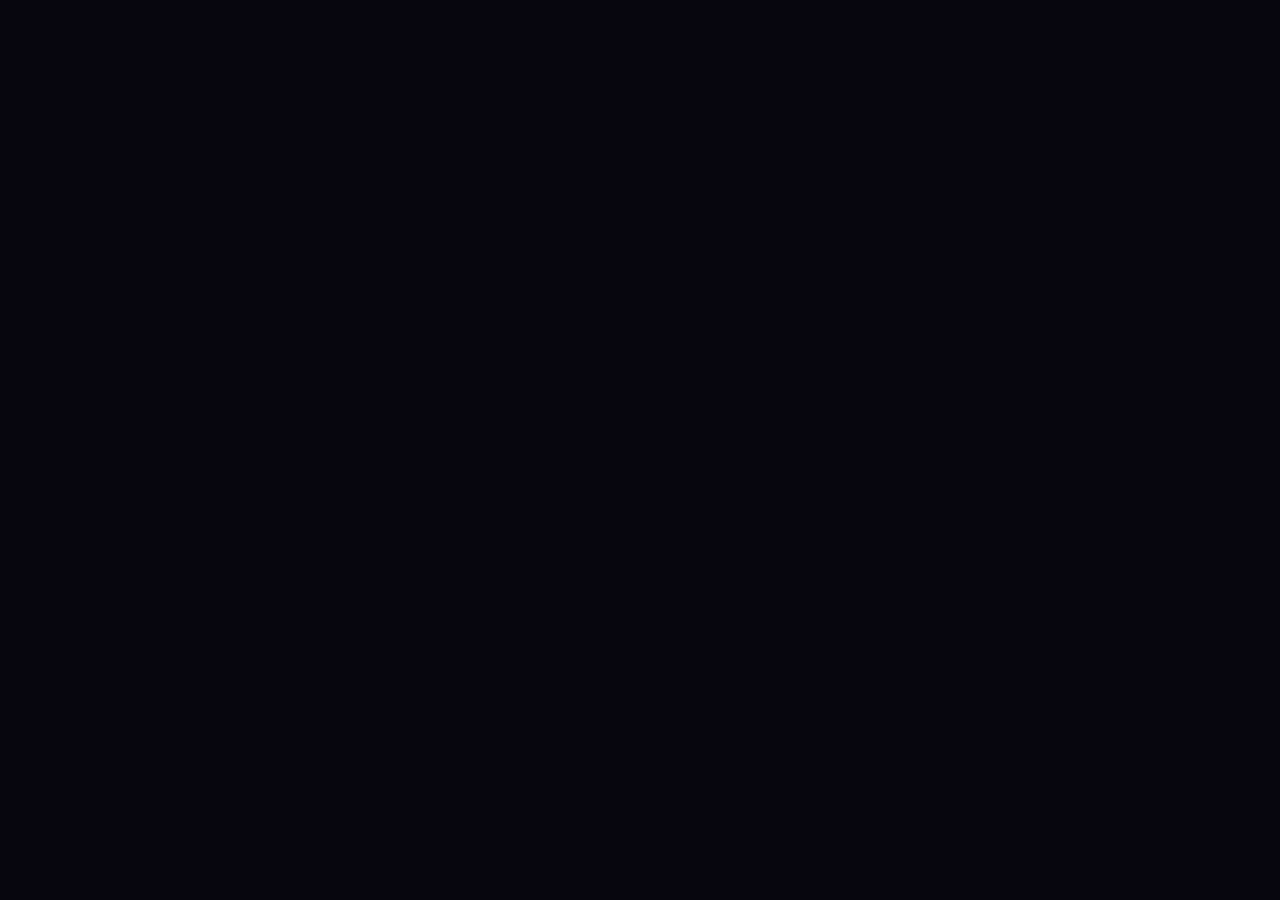
==== index.html @ a6be6a2b "fix: bumped versions for all components to force cache invalidation" ====
<!doctype html>
<html lang="en">
<head>
  <meta charset="utf-8"/>
  <meta name="viewport" content="width=device-width,initial-scale=1"/>
  <title>Ivan Bastos — 16-bit Portfolio</title>
  <link rel="stylesheet" href="styles.css"/>

  <script src="https://unpkg.com/react@18.3.1/umd/react.development.js" integrity="sha384-hD6/rw4ppMLGNu3tX5cjIb+uRZ7UkRJ6BPkLpg4hAu/6onKUg4lLsHAs9EBPT82L" crossorigin="anonymous"></script>
  <script src="https://unpkg.com/react-dom@18.3.1/umd/react-dom.development.js" integrity="sha384-u6aeetuaXnQ38mYT8rp6sbXaQe3NL9t+IBXmnYxwkUI2Hw4bsp2Wvmx4yRQF1uAm" crossorigin="anonymous"></script>
  <script src="https://unpkg.com/@babel/standalone@7.29.0/babel.min.js" integrity="sha384-m08KidiNqLdpJqLq95G/LEi8Qvjl/xUYll3QILypMoQ65QorJ9Lvtp2RXYGBFj1y" crossorigin="anonymous"></script>
  <script src="https://unpkg.com/framer-motion@11.11.17/dist/framer-motion.js"></script>
</head>
<body data-palette="genesis">
  <div id="root"></div>

  <script type="text/babel" data-presets="react" src="components/i18n.jsx?v=3.1"></script>
  <script type="text/babel" data-presets="react" src="components/Cursor.jsx?v=3.1"></script>
  <script type="text/babel" data-presets="react" src="components/Shared.jsx?v=3.1"></script>
  <script type="text/babel" data-presets="react" src="components/Hero.jsx?v=3.1"></script>
  <script type="text/babel" data-presets="react" src="components/Stats.jsx?v=3.1"></script>
  <script type="text/babel" data-presets="react" src="components/Cartridges.jsx?v=3.1"></script>
  <script type="text/babel" data-presets="react" src="components/MiniGame.jsx?v=3.1"></script>
  <script type="text/babel" data-presets="react" src="components/HighScore.jsx?v=3.1"></script>
  <script type="text/babel" data-presets="react" src="components/Sidekick.jsx?v=3.1"></script>
  <script type="text/babel" data-presets="react" src="components/App.jsx?v=3.1"></script>
</body>
</html>
---- styles.css ----
/* ============================================================
   16-BIT PORTFOLIO — GENESIS-ERA DESIGN SYSTEM
   ============================================================ */

@import url('https://fonts.googleapis.com/css2?family=Press+Start+2P&family=VT323&family=JetBrains+Mono:wght@400;700&display=swap');

:root {
  /* GENESIS PALETTE — high contrast, blues/magentas */
  --bg-void:        #07060f;
  --bg-deep:        #0d0a1f;
  --bg-panel:       #151233;
  --bg-panel-hi:    #221d4a;

  --ink-white:      #f2f0ff;
  --ink-dim:        #a9a4d8;
  --ink-ghost:      #5a5590;

  --neon-magenta:   #ff2fb6;
  --neon-cyan:      #1cf2ff;
  --neon-blue:      #3a6bff;
  --neon-violet:    #8a2dff;
  --neon-yellow:    #ffe74c;
  --neon-green:     #26e07f;
  --neon-red:       #ff3860;

  --accent-1: var(--neon-magenta);
  --accent-2: var(--neon-cyan);
  --accent-3: var(--neon-yellow);

  /* Scanline + CRT */
  --scan-opacity: 0.18;
  --grid-opacity: 0.09;
}

/* ---------- Palette swaps ---------- */
body[data-palette="snes"] {
  --bg-void:        #1a0f2e;
  --bg-deep:        #2a1b4a;
  --bg-panel:       #3d2a6b;
  --bg-panel-hi:    #5438a3;
  --ink-white:      #fff6e0;
  --ink-dim:        #d5c4ff;
  --ink-ghost:      #8a7abf;
  --neon-magenta:   #ff9ecb;
  --neon-cyan:      #8bd8ff;
  --neon-blue:      #6a5fff;
  --neon-violet:    #b97cff;
  --neon-yellow:    #ffd36e;
  --accent-1: #ffd36e;
  --accent-2: #8bd8ff;
  --accent-3: #ff9ecb;
}
body[data-palette="neogeo"] {
  --bg-void:        #000000;
  --bg-deep:        #050508;
  --bg-panel:       #0a0a14;
  --bg-panel-hi:    #15152e;
  --ink-white:      #ffffff;
  --ink-dim:        #9a9aaf;
  --neon-magenta:   #ff00c8;
  --neon-cyan:      #00fff7;
  --neon-yellow:    #ffee00;
  --neon-green:     #00ff6a;
  --accent-1: #00fff7;
  --accent-2: #ff00c8;
  --accent-3: #ffee00;
}
body[data-palette="jrpg"] {
  --bg-void:        #050818;
  --bg-deep:        #0a1030;
  --bg-panel:       #101a50;
  --bg-panel-hi:    #1a2a7a;
  --ink-white:      #fff4d6;
  --ink-dim:        #c9b77a;
  --ink-ghost:      #6b5a2e;
  --neon-magenta:   #e84a6b;
  --neon-cyan:      #6ec7d8;
  --neon-yellow:    #f2c94c;
  --neon-blue:      #5a7fff;
  --accent-1: #f2c94c;
  --accent-2: #fff4d6;
  --accent-3: #6ec7d8;
}

* { box-sizing: border-box; }

html, body {
  margin: 0;
  padding: 0;
  background: var(--bg-void);
  color: var(--ink-white);
  font-family: 'VT323', 'Courier New', monospace;
  font-size: 18px;
  overflow-x: hidden;
  cursor: none;
  -webkit-font-smoothing: antialiased;
}

/* Pixel font ONLY when we explicitly mark it */
.font-pixel {
  font-family: 'Press Start 2P', monospace;
  letter-spacing: 0.02em;
  -webkit-font-smoothing: antialiased;
  text-rendering: geometricPrecision;
}
.font-mono { font-family: 'JetBrains Mono', monospace; }
.font-term { font-family: 'VT323', monospace; font-size: 1.1em; }

/* ---------- Background: grid + stars ---------- */
.bg-grid {
  position: fixed; inset: 0; z-index: 0; pointer-events: none;
  background-image:
    linear-gradient(var(--neon-blue) 1px, transparent 1px),
    linear-gradient(90deg, var(--neon-blue) 1px, transparent 1px);
  background-size: 48px 48px;
  opacity: var(--grid-opacity);
  mask-image: radial-gradient(ellipse at center, black 20%, transparent 85%);
}
.bg-stars {
  position: fixed; inset: 0; z-index: 0; pointer-events: none;
  background:
    radial-gradient(1px 1px at 20% 30%, var(--ink-white) 50%, transparent 100%),
    radial-gradient(1px 1px at 70% 80%, var(--neon-cyan) 50%, transparent 100%),
    radial-gradient(1px 1px at 40% 60%, var(--ink-white) 50%, transparent 100%),
    radial-gradient(1px 1px at 85% 20%, var(--neon-magenta) 50%, transparent 100%),
    radial-gradient(1px 1px at 10% 85%, var(--ink-white) 50%, transparent 100%),
    radial-gradient(1px 1px at 55% 15%, var(--neon-yellow) 50%, transparent 100%),
    radial-gradient(1px 1px at 90% 50%, var(--ink-white) 50%, transparent 100%),
    radial-gradient(1px 1px at 30% 75%, var(--neon-cyan) 50%, transparent 100%);
  background-size: 600px 600px;
  opacity: 0.6;
  animation: star-drift 180s linear infinite;
}
@keyframes star-drift {
  from { background-position: 0 0, 0 0, 0 0, 0 0, 0 0, 0 0, 0 0, 0 0; }
  to   { background-position: 600px 600px, -600px 600px, 600px -600px, -600px -600px, 600px 600px, -600px 600px, 600px -600px, -600px -600px; }
}

/* ---------- CRT scanlines (dynamic) ---------- */
.crt-scanlines {
  position: fixed; inset: 0; z-index: 9000; pointer-events: none;
  background: repeating-linear-gradient(
    to bottom,
    rgba(0,0,0,0) 0px,
    rgba(0,0,0,0) 2px,
    rgba(0,0,0,var(--scan-opacity)) 3px,
    rgba(0,0,0,var(--scan-opacity)) 4px
  );
  mix-blend-mode: multiply;
}
.crt-roll {
  position: fixed; inset: 0; z-index: 9001; pointer-events: none;
  background: linear-gradient(
    to bottom,
    transparent 0%,
    transparent 45%,
    rgba(255,255,255,0.03) 50%,
    transparent 55%,
    transparent 100%
  );
  animation: crt-roll 8s linear infinite;
}
@keyframes crt-roll {
  0%   { transform: translateY(-100vh); }
  100% { transform: translateY(100vh); }
}
.crt-vignette {
  position: fixed; inset: 0; z-index: 9002; pointer-events: none;
  background: radial-gradient(ellipse at center, transparent 55%, rgba(0,0,0,0.55) 100%);
}

/* ---------- Pixel borders ---------- */
.pixel-border {
  position: relative;
  border: 2px solid var(--ink-white);
  box-shadow:
    0 0 0 2px var(--bg-void),
    0 0 0 4px var(--ink-white),
    4px 4px 0 4px var(--bg-void),
    6px 6px 0 4px var(--ink-white);
}
.pixel-border-accent {
  border: 2px solid var(--accent-1);
  box-shadow:
    0 0 0 2px var(--bg-void),
    0 0 0 4px var(--accent-1),
    inset 0 0 24px rgba(255, 47, 182, 0.25);
}
.pixel-border-cyan {
  border: 2px solid var(--neon-cyan);
  box-shadow:
    0 0 0 2px var(--bg-void),
    0 0 0 4px var(--neon-cyan),
    inset 0 0 24px rgba(28, 242, 255, 0.2);
}

/* Chunky chip buttons */
.pixel-btn {
  font-family: 'Press Start 2P', monospace;
  font-size: 11px;
  padding: 14px 22px;
  background: var(--bg-panel);
  color: var(--ink-white);
  border: none;
  box-shadow:
    inset 0 0 0 2px var(--ink-white),
    4px 4px 0 0 var(--ink-white);
  cursor: none;
  transition: transform 80ms steps(2), box-shadow 80ms steps(2);
  letter-spacing: 0.08em;
}
.pixel-btn:hover {
  background: var(--accent-1);
  color: var(--bg-void);
  transform: translate(2px, 2px);
  box-shadow:
    inset 0 0 0 2px var(--bg-void),
    2px 2px 0 0 var(--ink-white);
}
.pixel-btn:active {
  transform: translate(4px, 4px);
  box-shadow: inset 0 0 0 2px var(--bg-void);
}

/* Text effects */
.text-glow-magenta { text-shadow: 0 0 8px var(--neon-magenta), 0 0 16px rgba(255,47,182,0.5); }
.text-glow-cyan    { text-shadow: 0 0 8px var(--neon-cyan), 0 0 16px rgba(28,242,255,0.5); }
.text-glow-yellow  { text-shadow: 0 0 8px var(--neon-yellow), 0 0 16px rgba(255,231,76,0.4); }

/* Chromatic aberration title */
.chroma {
  position: relative;
  display: inline-block;
  color: var(--ink-white);
}
.chroma::before, .chroma::after {
  content: attr(data-text);
  position: absolute; inset: 0;
  mix-blend-mode: screen;
  pointer-events: none;
}
.chroma::before { color: var(--neon-magenta); transform: translate(-2px, 0); }
.chroma::after  { color: var(--neon-cyan);    transform: translate(2px, 0); }

/* Blink */
.blink { animation: blink 1s steps(2) infinite; }
@keyframes blink { 0%, 49% { opacity: 1; } 50%, 100% { opacity: 0; } }

/* Marquee */
.marquee {
  display: inline-block;
  white-space: nowrap;
  animation: marquee 30s linear infinite;
}
@keyframes marquee {
  from { transform: translateX(0%); }
  to   { transform: translateX(-50%); }
}

/* Section spacing */
section { position: relative; z-index: 1; padding: 100px 6vw; }

/* Hide native cursor everywhere */
*, *:hover, *:focus, *:active,
button, a, input, textarea, select { cursor: none !important; }

/* Links */
a { color: var(--accent-2); text-decoration: none; }
a:hover { color: var(--accent-1); text-shadow: 0 0 6px currentColor; }

/* Scrollbar */
::-webkit-scrollbar { width: 12px; }
::-webkit-scrollbar-track { background: var(--bg-void); }
::-webkit-scrollbar-thumb {
  background: var(--neon-magenta);
  border: 2px solid var(--bg-void);
  box-shadow: inset 0 0 0 1px var(--ink-white);
}

/* Utility */
.sr-only { position: absolute; width: 1px; height: 1px; overflow: hidden; clip: rect(0,0,0,0); }

/* Pixel-perfect image rendering */
img, svg.pixelated { image-rendering: pixelated; image-rendering: crisp-edges; }

/* Glitch utility */
.glitch-block {
  position: relative;
  animation: glitch-x 3.2s infinite steps(1);
}
@keyframes glitch-x {
  0%, 92%, 100% { transform: translate(0); filter: none; }
  93% { transform: translate(-3px, 1px); filter: hue-rotate(15deg); }
  94% { transform: translate(3px, -1px); filter: hue-rotate(-20deg); }
  95% { transform: translate(-1px, 2px); }
  96% { transform: translate(2px, 0); filter: hue-rotate(40deg); }
}

/* === GRIDS RESPONSIVOS === */
.grid-char      { display: grid; grid-template-columns: minmax(260px, 360px) 1fr; gap: 40px; align-items: start; }
.grid-inv-items { grid-template-columns: repeat(4, 1fr); }
.grid-stats  { display: grid; grid-template-columns: 1fr 1fr; gap: 40px; }
.grid-inv    { display: grid; grid-template-columns: 1fr 1fr; gap: 32px; }
.grid-skills { display: grid; grid-template-columns: repeat(auto-fit, minmax(360px, 1fr)); gap: 18px; }

.fire-btn-mobile { display: flex; }
@media (min-width: 769px) {
  .fire-btn-mobile { display: none !important; }
}

@media (max-width: 768px) {
  section { padding: 80px 5vw 60px; }

  .grid-char   { grid-template-columns: 1fr; }
  .grid-stats  { grid-template-columns: 1fr; }
  .grid-inv    { grid-template-columns: 1fr; }
  .grid-skills { grid-template-columns: 1fr; }

  .hero-orb { display: none; }

  .grid-inv-items { grid-template-columns: repeat(2, 1fr) !important; }

  .cart-modal-inner {
    max-height: 85vh;
    overflow-y: auto;
    padding: 18px !important;
  }

  .cart-modal-close {
    font-size: 10px !important;
    padding: 10px 16px !important;
    background: var(--neon-magenta) !important;
    color: var(--bg-void) !important;
    box-shadow: inset 0 0 0 2px var(--bg-void), 3px 3px 0 0 var(--ink-white) !important;
  }

  .cart-modal-close-bottom {
    display: block !important;
  }

  .hide-mobile { display: none !important; }
  
  /* Compact HUD for mobile */
  [translate="no"] button { 
    padding: 4px 6px !important; 
    font-size: 7px !important; 
  }
  .hud-now-label { display: none; }

  .fire-btn-mobile:active {
    transform: scale(0.9);
    background: rgba(255, 56, 96, 0.4) !important;
    box-shadow: 0 0 25px rgba(255, 56, 96, 0.6) !important;
  }

  *, *:hover, *:focus, *:active,
  button, a, input, textarea, select { cursor: auto !important; }
}

.cart-modal-close-bottom { display: none; }

/* Dialog box (JRPG style window) */
.dialog-box {
  background: linear-gradient(180deg, var(--bg-panel) 0%, var(--bg-deep) 100%);
  border: 3px solid var(--ink-white);
  padding: 24px 28px;
  position: relative;
  box-shadow:
    inset 0 0 0 2px var(--bg-void),
    inset 0 0 0 4px var(--accent-2),
    4px 4px 0 0 rgba(0,0,0,0.6);
}
.dialog-box::before {
  content: '';
  position: absolute; top: -3px; left: 12px; right: 12px; height: 3px;
  background: var(--accent-1);
}

/* --- RPG Inventory Additions --- */
.epic-pulse {
  animation: epic-glow 2.5s ease-in-out infinite;
  background: linear-gradient(135deg, var(--bg-panel) 0%, #301a4d 100%) !important;
}

@keyframes epic-glow {
  0%, 100% { box-shadow: 0 0 10px var(--neon-magenta), inset 0 0 5px var(--neon-magenta); }
  50% { box-shadow: 0 0 25px var(--neon-magenta), inset 0 0 15px var(--neon-magenta); }
}

.grid-inv-items button:hover {
  transform: translateY(-4px) scale(1.05);
  background: var(--bg-panel-hi);
  z-index: 2;
}

.grid-inv-items button:active {
  transform: translateY(0) scale(0.95);
}
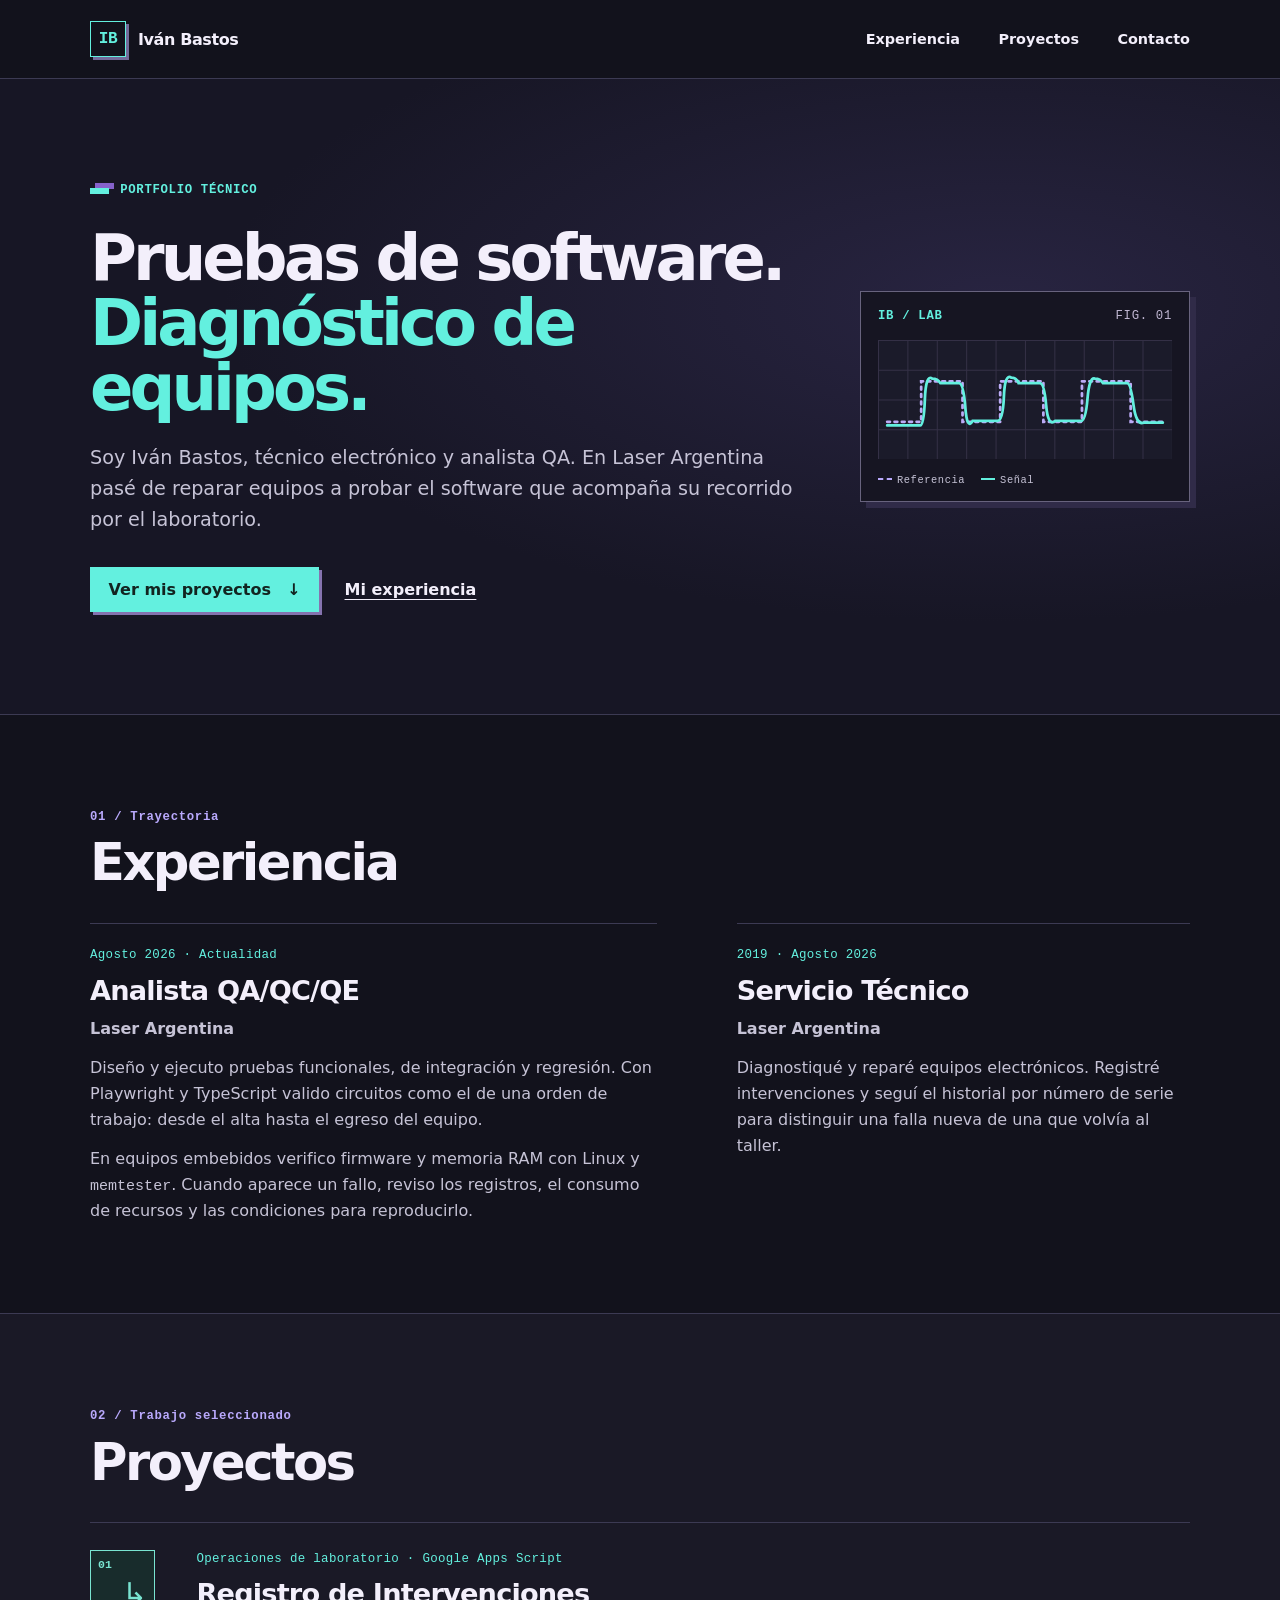
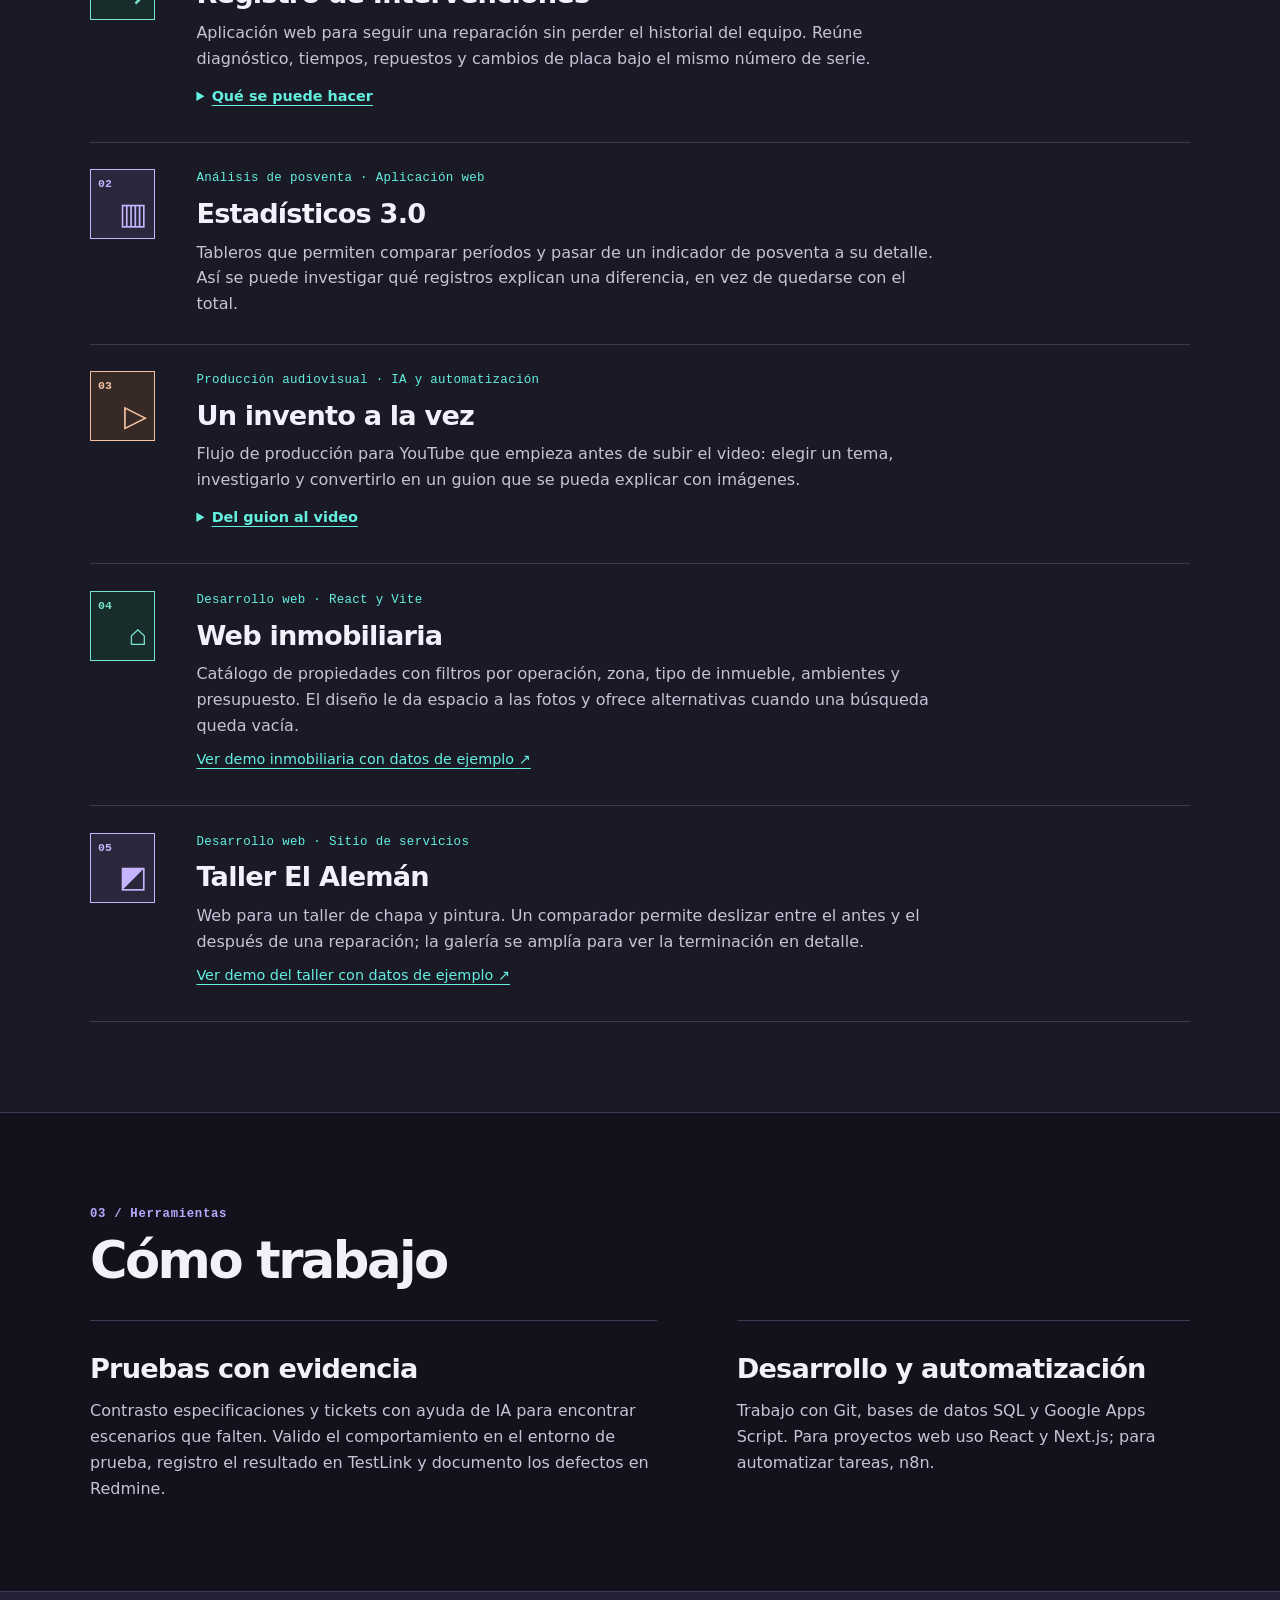
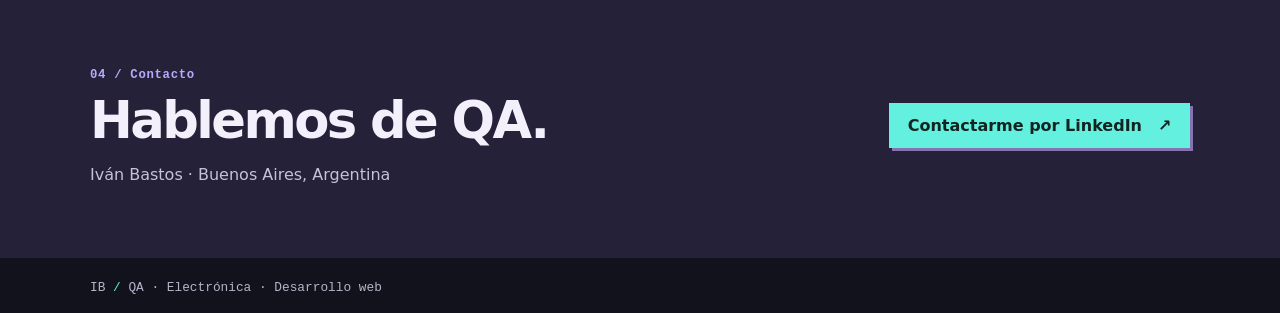
==== commit c8c4c1d5: "Refresh QA portfolio and add public project demos" ====
--- a/index.html
+++ b/index.html
@@ -1,28 +1,36 @@
 <!doctype html>
-<html lang="en">
+<html lang="es-AR">
 <head>
-  <meta charset="utf-8"/>
-  <meta name="viewport" content="width=device-width,initial-scale=1"/>
-  <title>Ivan Bastos — 16-bit Portfolio</title>
-  <link rel="stylesheet" href="styles.css"/>
-
-  <script src="https://unpkg.com/react@18.3.1/umd/react.development.js" integrity="sha384-hD6/rw4ppMLGNu3tX5cjIb+uRZ7UkRJ6BPkLpg4hAu/6onKUg4lLsHAs9EBPT82L" crossorigin="anonymous"></script>
-  <script src="https://unpkg.com/react-dom@18.3.1/umd/react-dom.development.js" integrity="sha384-u6aeetuaXnQ38mYT8rp6sbXaQe3NL9t+IBXmnYxwkUI2Hw4bsp2Wvmx4yRQF1uAm" crossorigin="anonymous"></script>
-  <script src="https://unpkg.com/@babel/standalone@7.29.0/babel.min.js" integrity="sha384-m08KidiNqLdpJqLq95G/LEi8Qvjl/xUYll3QILypMoQ65QorJ9Lvtp2RXYGBFj1y" crossorigin="anonymous"></script>
-  <script src="https://unpkg.com/framer-motion@11.11.17/dist/framer-motion.js"></script>
+  <meta charset="utf-8">
+  <meta name="viewport" content="width=device-width, initial-scale=1">
+  <meta name="theme-color" content="#101026">
+  <meta name="description" content="Portfolio de Iván Bastos: testing funcional, automatización con Playwright, diagnóstico de equipos embebidos y desarrollo de aplicaciones web.">
+  <title>Iván Bastos | QA y automatización</title>
+  <link rel="stylesheet" href="./styles.css">
 </head>
-<body data-palette="genesis">
-  <div id="root"></div>
-
-  <script type="text/babel" data-presets="react" src="components/i18n.jsx?v=3.1"></script>
-  <script type="text/babel" data-presets="react" src="components/Cursor.jsx?v=3.1"></script>
-  <script type="text/babel" data-presets="react" src="components/Shared.jsx?v=3.1"></script>
-  <script type="text/babel" data-presets="react" src="components/Hero.jsx?v=3.1"></script>
-  <script type="text/babel" data-presets="react" src="components/Stats.jsx?v=3.1"></script>
-  <script type="text/babel" data-presets="react" src="components/Cartridges.jsx?v=3.1"></script>
-  <script type="text/babel" data-presets="react" src="components/MiniGame.jsx?v=3.1"></script>
-  <script type="text/babel" data-presets="react" src="components/HighScore.jsx?v=3.1"></script>
-  <script type="text/babel" data-presets="react" src="components/Sidekick.jsx?v=3.1"></script>
-  <script type="text/babel" data-presets="react" src="components/App.jsx?v=3.1"></script>
-</body>
-</html>
+<body>
+  <a class="skip" href="#contenido">Saltar al contenido</a>
+  <header><div class="wrap top"><a class="brand" href="#contenido" aria-label="Iván Bastos, inicio"><span class="monogram">IB</span><span>Iván Bastos</span></a>
+    <nav aria-label="Navegación principal"><a href="#experiencia">Experiencia</a><a href="#proyectos">Proyectos</a><a href="#contacto">Contacto</a></nav>
+  </div></header>
+  <main id="contenido">
+    <section class="hero"><div class="wrap hero-grid"><div><p class="kicker"><span></span> PORTFOLIO TÉCNICO</p><h1>Pruebas de software.<br><em>Diagnóstico de equipos.</em></h1>
+    <p class="lead">Soy Iván Bastos, técnico electrónico y analista QA. En Laser Argentina pasé de reparar equipos a probar el software que acompaña su recorrido por el laboratorio.</p><div class="actions"><a class="primary" href="#proyectos">Ver mis proyectos <span aria-hidden="true">↓</span></a><a class="textlink" href="#experiencia">Mi experiencia</a></div></div>
+    <div class="instrument" aria-hidden="true"><div class="inst-head"><b>IB / LAB</b><span>FIG. 01</span></div><svg viewBox="0 0 320 130" role="presentation" preserveAspectRatio="xMidYMid meet"><path class="guide" d="M10 89H47V45H92V89H133V45H180V89H222V45H275V89H310"/><path class="signal" d="M10 93H46Q50 93 51 65T59 42Q65 42 68 47H88Q93 47 95 73T103 88H130Q136 88 137 62T145 41Q151 41 153 47H176Q181 47 183 71T193 88H221Q226 88 228 64T236 42Q242 42 245 47H271Q275 47 278 70T289 90H310"/></svg><div class="legend"><span>Referencia</span><span>Señal</span></div></div>
+    </div></section>
+    <section class="wrap section" id="experiencia"><div class="section-head"><span class="index">01 / Trayectoria</span><h2>Experiencia</h2></div>
+    <div class="experience"><article><p class="date">Agosto 2026 · Actualidad</p><h3>Analista QA/QC/QE</h3><p class="employer">Laser Argentina</p><p>Diseño y ejecuto pruebas funcionales, de integración y regresión. Con Playwright y TypeScript valido circuitos como el de una orden de trabajo: desde el alta hasta el egreso del equipo.</p><p>En equipos embebidos verifico firmware y memoria RAM con Linux y <code>memtester</code>. Cuando aparece un fallo, reviso los registros, el consumo de recursos y las condiciones para reproducirlo.</p></article>
+    <article><p class="date">2019 · Agosto 2026</p><h3>Servicio Técnico</h3><p class="employer">Laser Argentina</p><p>Diagnostiqué y reparé equipos electrónicos. Registré intervenciones y seguí el historial por número de serie para distinguir una falla nueva de una que volvía al taller.</p></article></div></section>
+    <section class="projects-band" id="proyectos"><div class="wrap section"><div class="section-head"><span class="index">02 / Trabajo seleccionado</span><h2>Proyectos</h2></div>
+    <div class="project-list">
+      <article class="project"><div class="stamp tone1" aria-hidden="true"><span>01</span><i>↳</i></div><div><p class="tag">Operaciones de laboratorio · Google Apps Script</p><h3>Registro de Intervenciones</h3><p>Aplicación web para seguir una reparación sin perder el historial del equipo. Reúne diagnóstico, tiempos, repuestos y cambios de placa bajo el mismo número de serie.</p><details><summary>Qué se puede hacer</summary><p>Consultar intervenciones anteriores, registrar el firmware y seguir el stock y la provisión de repuestos. Con los datos ya cargados se generan informes de reparación, sin volver a transcribir el trabajo técnico.</p></details></div></article>
+      <article class="project"><div class="stamp tone2" aria-hidden="true"><span>02</span><i>▥</i></div><div><p class="tag">Análisis de posventa · Aplicación web</p><h3>Estadísticos 3.0</h3><p>Tableros que permiten comparar períodos y pasar de un indicador de posventa a su detalle. Así se puede investigar qué registros explican una diferencia, en vez de quedarse con el total.</p></div></article>
+      <article class="project"><div class="stamp tone3" aria-hidden="true"><span>03</span><i>▷</i></div><div><p class="tag">Producción audiovisual · IA y automatización</p><h3>Un invento a la vez</h3><p>Flujo de producción para YouTube que empieza antes de subir el video: elegir un tema, investigarlo y convertirlo en un guion que se pueda explicar con imágenes.</p><details><summary>Del guion al video</summary><p>Con el tema aprobado, preparo la narración, ajusto la voz y edito imágenes o incorporo tomas reales. En la revisión final comparo lo que se dice con lo que aparece en pantalla y corrijo cortes de audio antes de programar la publicación.</p></details></div></article>
+      <article class="project"><div class="stamp tone4" aria-hidden="true"><span>04</span><i>⌂</i></div><div><p class="tag">Desarrollo web · React y Vite</p><h3>Web inmobiliaria</h3><p>Catálogo de propiedades con filtros por operación, zona, tipo de inmueble, ambientes y presupuesto. El diseño le da espacio a las fotos y ofrece alternativas cuando una búsqueda queda vacía.</p><a class="demo-link" href="./demos/inmobiliaria/">Ver demo inmobiliaria con datos de ejemplo <span aria-hidden="true">↗</span></a></div></article>
+      <article class="project"><div class="stamp tone5" aria-hidden="true"><span>05</span><i>◩</i></div><div><p class="tag">Desarrollo web · Sitio de servicios</p><h3>Taller El Alemán</h3><p>Web para un taller de chapa y pintura. Un comparador permite deslizar entre el antes y el después de una reparación; la galería se amplía para ver la terminación en detalle.</p><a class="demo-link" href="./demos/taller/">Ver demo del taller con datos de ejemplo <span aria-hidden="true">↗</span></a></div></article>
+    </div></div></section>
+    <section class="wrap section"><div class="section-head"><span class="index">03 / Herramientas</span><h2>Cómo trabajo</h2></div>
+    <div class="tools"><article><h3>Pruebas con evidencia</h3><p>Contrasto especificaciones y tickets con ayuda de IA para encontrar escenarios que falten. Valido el comportamiento en el entorno de prueba, registro el resultado en TestLink y documento los defectos en Redmine.</p></article><article><h3>Desarrollo y automatización</h3><p>Trabajo con Git, bases de datos SQL y Google Apps Script. Para proyectos web uso React y Next.js; para automatizar tareas, n8n.</p></article></div></section>
+    <section id="contacto" class="contact"><div class="wrap contact-inner"><div><span class="index">04 / Contacto</span><h2>Hablemos de QA.</h2><p>Iván Bastos · Buenos Aires, Argentina</p></div><a class="primary" href="https://www.linkedin.com/in/ivan-bastos-574186216/">Contactarme por LinkedIn <span aria-hidden="true">↗</span></a></div></section>
+  </main><footer><div class="wrap">IB <span>/</span> QA · Electrónica · Desarrollo web</div></footer>
+</body></html>
--- a/styles.css
+++ b/styles.css
@@ -1,398 +1,5 @@
-/* ============================================================
-   16-BIT PORTFOLIO — GENESIS-ERA DESIGN SYSTEM
-   ============================================================ */
-
-@import url('https://fonts.googleapis.com/css2?family=Press+Start+2P&family=VT323&family=JetBrains+Mono:wght@400;700&display=swap');
-
-:root {
-  /* GENESIS PALETTE — high contrast, blues/magentas */
-  --bg-void:        #07060f;
-  --bg-deep:        #0d0a1f;
-  --bg-panel:       #151233;
-  --bg-panel-hi:    #221d4a;
-
-  --ink-white:      #f2f0ff;
-  --ink-dim:        #a9a4d8;
-  --ink-ghost:      #5a5590;
-
-  --neon-magenta:   #ff2fb6;
-  --neon-cyan:      #1cf2ff;
-  --neon-blue:      #3a6bff;
-  --neon-violet:    #8a2dff;
-  --neon-yellow:    #ffe74c;
-  --neon-green:     #26e07f;
-  --neon-red:       #ff3860;
-
-  --accent-1: var(--neon-magenta);
-  --accent-2: var(--neon-cyan);
-  --accent-3: var(--neon-yellow);
-
-  /* Scanline + CRT */
-  --scan-opacity: 0.18;
-  --grid-opacity: 0.09;
-}
-
-/* ---------- Palette swaps ---------- */
-body[data-palette="snes"] {
-  --bg-void:        #1a0f2e;
-  --bg-deep:        #2a1b4a;
-  --bg-panel:       #3d2a6b;
-  --bg-panel-hi:    #5438a3;
-  --ink-white:      #fff6e0;
-  --ink-dim:        #d5c4ff;
-  --ink-ghost:      #8a7abf;
-  --neon-magenta:   #ff9ecb;
-  --neon-cyan:      #8bd8ff;
-  --neon-blue:      #6a5fff;
-  --neon-violet:    #b97cff;
-  --neon-yellow:    #ffd36e;
-  --accent-1: #ffd36e;
-  --accent-2: #8bd8ff;
-  --accent-3: #ff9ecb;
-}
-body[data-palette="neogeo"] {
-  --bg-void:        #000000;
-  --bg-deep:        #050508;
-  --bg-panel:       #0a0a14;
-  --bg-panel-hi:    #15152e;
-  --ink-white:      #ffffff;
-  --ink-dim:        #9a9aaf;
-  --neon-magenta:   #ff00c8;
-  --neon-cyan:      #00fff7;
-  --neon-yellow:    #ffee00;
-  --neon-green:     #00ff6a;
-  --accent-1: #00fff7;
-  --accent-2: #ff00c8;
-  --accent-3: #ffee00;
-}
-body[data-palette="jrpg"] {
-  --bg-void:        #050818;
-  --bg-deep:        #0a1030;
-  --bg-panel:       #101a50;
-  --bg-panel-hi:    #1a2a7a;
-  --ink-white:      #fff4d6;
-  --ink-dim:        #c9b77a;
-  --ink-ghost:      #6b5a2e;
-  --neon-magenta:   #e84a6b;
-  --neon-cyan:      #6ec7d8;
-  --neon-yellow:    #f2c94c;
-  --neon-blue:      #5a7fff;
-  --accent-1: #f2c94c;
-  --accent-2: #fff4d6;
-  --accent-3: #6ec7d8;
-}
-
-* { box-sizing: border-box; }
-
-html, body {
-  margin: 0;
-  padding: 0;
-  background: var(--bg-void);
-  color: var(--ink-white);
-  font-family: 'VT323', 'Courier New', monospace;
-  font-size: 18px;
-  overflow-x: hidden;
-  cursor: none;
-  -webkit-font-smoothing: antialiased;
-}
-
-/* Pixel font ONLY when we explicitly mark it */
-.font-pixel {
-  font-family: 'Press Start 2P', monospace;
-  letter-spacing: 0.02em;
-  -webkit-font-smoothing: antialiased;
-  text-rendering: geometricPrecision;
-}
-.font-mono { font-family: 'JetBrains Mono', monospace; }
-.font-term { font-family: 'VT323', monospace; font-size: 1.1em; }
-
-/* ---------- Background: grid + stars ---------- */
-.bg-grid {
-  position: fixed; inset: 0; z-index: 0; pointer-events: none;
-  background-image:
-    linear-gradient(var(--neon-blue) 1px, transparent 1px),
-    linear-gradient(90deg, var(--neon-blue) 1px, transparent 1px);
-  background-size: 48px 48px;
-  opacity: var(--grid-opacity);
-  mask-image: radial-gradient(ellipse at center, black 20%, transparent 85%);
-}
-.bg-stars {
-  position: fixed; inset: 0; z-index: 0; pointer-events: none;
-  background:
-    radial-gradient(1px 1px at 20% 30%, var(--ink-white) 50%, transparent 100%),
-    radial-gradient(1px 1px at 70% 80%, var(--neon-cyan) 50%, transparent 100%),
-    radial-gradient(1px 1px at 40% 60%, var(--ink-white) 50%, transparent 100%),
-    radial-gradient(1px 1px at 85% 20%, var(--neon-magenta) 50%, transparent 100%),
-    radial-gradient(1px 1px at 10% 85%, var(--ink-white) 50%, transparent 100%),
-    radial-gradient(1px 1px at 55% 15%, var(--neon-yellow) 50%, transparent 100%),
-    radial-gradient(1px 1px at 90% 50%, var(--ink-white) 50%, transparent 100%),
-    radial-gradient(1px 1px at 30% 75%, var(--neon-cyan) 50%, transparent 100%);
-  background-size: 600px 600px;
-  opacity: 0.6;
-  animation: star-drift 180s linear infinite;
-}
-@keyframes star-drift {
-  from { background-position: 0 0, 0 0, 0 0, 0 0, 0 0, 0 0, 0 0, 0 0; }
-  to   { background-position: 600px 600px, -600px 600px, 600px -600px, -600px -600px, 600px 600px, -600px 600px, 600px -600px, -600px -600px; }
-}
-
-/* ---------- CRT scanlines (dynamic) ---------- */
-.crt-scanlines {
-  position: fixed; inset: 0; z-index: 9000; pointer-events: none;
-  background: repeating-linear-gradient(
-    to bottom,
-    rgba(0,0,0,0) 0px,
-    rgba(0,0,0,0) 2px,
-    rgba(0,0,0,var(--scan-opacity)) 3px,
-    rgba(0,0,0,var(--scan-opacity)) 4px
-  );
-  mix-blend-mode: multiply;
-}
-.crt-roll {
-  position: fixed; inset: 0; z-index: 9001; pointer-events: none;
-  background: linear-gradient(
-    to bottom,
-    transparent 0%,
-    transparent 45%,
-    rgba(255,255,255,0.03) 50%,
-    transparent 55%,
-    transparent 100%
-  );
-  animation: crt-roll 8s linear infinite;
-}
-@keyframes crt-roll {
-  0%   { transform: translateY(-100vh); }
-  100% { transform: translateY(100vh); }
-}
-.crt-vignette {
-  position: fixed; inset: 0; z-index: 9002; pointer-events: none;
-  background: radial-gradient(ellipse at center, transparent 55%, rgba(0,0,0,0.55) 100%);
-}
-
-/* ---------- Pixel borders ---------- */
-.pixel-border {
-  position: relative;
-  border: 2px solid var(--ink-white);
-  box-shadow:
-    0 0 0 2px var(--bg-void),
-    0 0 0 4px var(--ink-white),
-    4px 4px 0 4px var(--bg-void),
-    6px 6px 0 4px var(--ink-white);
-}
-.pixel-border-accent {
-  border: 2px solid var(--accent-1);
-  box-shadow:
-    0 0 0 2px var(--bg-void),
-    0 0 0 4px var(--accent-1),
-    inset 0 0 24px rgba(255, 47, 182, 0.25);
-}
-.pixel-border-cyan {
-  border: 2px solid var(--neon-cyan);
-  box-shadow:
-    0 0 0 2px var(--bg-void),
-    0 0 0 4px var(--neon-cyan),
-    inset 0 0 24px rgba(28, 242, 255, 0.2);
-}
-
-/* Chunky chip buttons */
-.pixel-btn {
-  font-family: 'Press Start 2P', monospace;
-  font-size: 11px;
-  padding: 14px 22px;
-  background: var(--bg-panel);
-  color: var(--ink-white);
-  border: none;
-  box-shadow:
-    inset 0 0 0 2px var(--ink-white),
-    4px 4px 0 0 var(--ink-white);
-  cursor: none;
-  transition: transform 80ms steps(2), box-shadow 80ms steps(2);
-  letter-spacing: 0.08em;
-}
-.pixel-btn:hover {
-  background: var(--accent-1);
-  color: var(--bg-void);
-  transform: translate(2px, 2px);
-  box-shadow:
-    inset 0 0 0 2px var(--bg-void),
-    2px 2px 0 0 var(--ink-white);
-}
-.pixel-btn:active {
-  transform: translate(4px, 4px);
-  box-shadow: inset 0 0 0 2px var(--bg-void);
-}
-
-/* Text effects */
-.text-glow-magenta { text-shadow: 0 0 8px var(--neon-magenta), 0 0 16px rgba(255,47,182,0.5); }
-.text-glow-cyan    { text-shadow: 0 0 8px var(--neon-cyan), 0 0 16px rgba(28,242,255,0.5); }
-.text-glow-yellow  { text-shadow: 0 0 8px var(--neon-yellow), 0 0 16px rgba(255,231,76,0.4); }
-
-/* Chromatic aberration title */
-.chroma {
-  position: relative;
-  display: inline-block;
-  color: var(--ink-white);
-}
-.chroma::before, .chroma::after {
-  content: attr(data-text);
-  position: absolute; inset: 0;
-  mix-blend-mode: screen;
-  pointer-events: none;
-}
-.chroma::before { color: var(--neon-magenta); transform: translate(-2px, 0); }
-.chroma::after  { color: var(--neon-cyan);    transform: translate(2px, 0); }
-
-/* Blink */
-.blink { animation: blink 1s steps(2) infinite; }
-@keyframes blink { 0%, 49% { opacity: 1; } 50%, 100% { opacity: 0; } }
-
-/* Marquee */
-.marquee {
-  display: inline-block;
-  white-space: nowrap;
-  animation: marquee 30s linear infinite;
-}
-@keyframes marquee {
-  from { transform: translateX(0%); }
-  to   { transform: translateX(-50%); }
-}
-
-/* Section spacing */
-section { position: relative; z-index: 1; padding: 100px 6vw; }
-
-/* Hide native cursor everywhere */
-*, *:hover, *:focus, *:active,
-button, a, input, textarea, select { cursor: none !important; }
-
-/* Links */
-a { color: var(--accent-2); text-decoration: none; }
-a:hover { color: var(--accent-1); text-shadow: 0 0 6px currentColor; }
-
-/* Scrollbar */
-::-webkit-scrollbar { width: 12px; }
-::-webkit-scrollbar-track { background: var(--bg-void); }
-::-webkit-scrollbar-thumb {
-  background: var(--neon-magenta);
-  border: 2px solid var(--bg-void);
-  box-shadow: inset 0 0 0 1px var(--ink-white);
-}
-
-/* Utility */
-.sr-only { position: absolute; width: 1px; height: 1px; overflow: hidden; clip: rect(0,0,0,0); }
-
-/* Pixel-perfect image rendering */
-img, svg.pixelated { image-rendering: pixelated; image-rendering: crisp-edges; }
-
-/* Glitch utility */
-.glitch-block {
-  position: relative;
-  animation: glitch-x 3.2s infinite steps(1);
-}
-@keyframes glitch-x {
-  0%, 92%, 100% { transform: translate(0); filter: none; }
-  93% { transform: translate(-3px, 1px); filter: hue-rotate(15deg); }
-  94% { transform: translate(3px, -1px); filter: hue-rotate(-20deg); }
-  95% { transform: translate(-1px, 2px); }
-  96% { transform: translate(2px, 0); filter: hue-rotate(40deg); }
-}
-
-/* === GRIDS RESPONSIVOS === */
-.grid-char      { display: grid; grid-template-columns: minmax(260px, 360px) 1fr; gap: 40px; align-items: start; }
-.grid-inv-items { grid-template-columns: repeat(4, 1fr); }
-.grid-stats  { display: grid; grid-template-columns: 1fr 1fr; gap: 40px; }
-.grid-inv    { display: grid; grid-template-columns: 1fr 1fr; gap: 32px; }
-.grid-skills { display: grid; grid-template-columns: repeat(auto-fit, minmax(360px, 1fr)); gap: 18px; }
-
-.fire-btn-mobile { display: flex; }
-@media (min-width: 769px) {
-  .fire-btn-mobile { display: none !important; }
-}
-
-@media (max-width: 768px) {
-  section { padding: 80px 5vw 60px; }
-
-  .grid-char   { grid-template-columns: 1fr; }
-  .grid-stats  { grid-template-columns: 1fr; }
-  .grid-inv    { grid-template-columns: 1fr; }
-  .grid-skills { grid-template-columns: 1fr; }
-
-  .hero-orb { display: none; }
-
-  .grid-inv-items { grid-template-columns: repeat(2, 1fr) !important; }
-
-  .cart-modal-inner {
-    max-height: 85vh;
-    overflow-y: auto;
-    padding: 18px !important;
-  }
-
-  .cart-modal-close {
-    font-size: 10px !important;
-    padding: 10px 16px !important;
-    background: var(--neon-magenta) !important;
-    color: var(--bg-void) !important;
-    box-shadow: inset 0 0 0 2px var(--bg-void), 3px 3px 0 0 var(--ink-white) !important;
-  }
-
-  .cart-modal-close-bottom {
-    display: block !important;
-  }
-
-  .hide-mobile { display: none !important; }
-  
-  /* Compact HUD for mobile */
-  [translate="no"] button { 
-    padding: 4px 6px !important; 
-    font-size: 7px !important; 
-  }
-  .hud-now-label { display: none; }
-
-  .fire-btn-mobile:active {
-    transform: scale(0.9);
-    background: rgba(255, 56, 96, 0.4) !important;
-    box-shadow: 0 0 25px rgba(255, 56, 96, 0.6) !important;
-  }
-
-  *, *:hover, *:focus, *:active,
-  button, a, input, textarea, select { cursor: auto !important; }
-}
-
-.cart-modal-close-bottom { display: none; }
-
-/* Dialog box (JRPG style window) */
-.dialog-box {
-  background: linear-gradient(180deg, var(--bg-panel) 0%, var(--bg-deep) 100%);
-  border: 3px solid var(--ink-white);
-  padding: 24px 28px;
-  position: relative;
-  box-shadow:
-    inset 0 0 0 2px var(--bg-void),
-    inset 0 0 0 4px var(--accent-2),
-    4px 4px 0 0 rgba(0,0,0,0.6);
-}
-.dialog-box::before {
-  content: '';
-  position: absolute; top: -3px; left: 12px; right: 12px; height: 3px;
-  background: var(--accent-1);
-}
-
-/* --- RPG Inventory Additions --- */
-.epic-pulse {
-  animation: epic-glow 2.5s ease-in-out infinite;
-  background: linear-gradient(135deg, var(--bg-panel) 0%, #301a4d 100%) !important;
-}
-
-@keyframes epic-glow {
-  0%, 100% { box-shadow: 0 0 10px var(--neon-magenta), inset 0 0 5px var(--neon-magenta); }
-  50% { box-shadow: 0 0 25px var(--neon-magenta), inset 0 0 15px var(--neon-magenta); }
-}
-
-.grid-inv-items button:hover {
-  transform: translateY(-4px) scale(1.05);
-  background: var(--bg-panel-hi);
-  z-index: 2;
-}
-
-.grid-inv-items button:active {
-  transform: translateY(0) scale(0.95);
-}
+:root{color-scheme:dark;--ink:#f3effb;--dim:#c6c3d6;--aqua:#63f0df;--purple:#b9a9fc;--rule:#3c3a53;--back:#12121c;--panel:#1b1a29;--mono:ui-monospace,"SFMono-Regular",Consolas,monospace;font-family:Inter,system-ui,-apple-system,BlinkMacSystemFont,"Segoe UI",sans-serif;color:var(--ink);background:var(--back)}
+*{box-sizing:border-box}html{scroll-padding-top:1.5rem}body{margin:0}.wrap{width:min(1100px,calc(100% - 3rem));margin:auto}h1,h2,h3,p{margin:0}h1,h2,h3{text-wrap:balance}a{color:inherit;text-decoration:none}a:hover,summary:hover{color:var(--aqua)}a:focus-visible,summary:focus-visible{outline:3px solid #ffe059;outline-offset:5px}.skip{position:fixed;left:1rem;top:-20rem;padding:.75rem 1rem;background:#fff;color:#101022;z-index:5}.skip:focus{top:1rem}.top,.brand,nav,.actions,.inst-head,.legend,.contact-inner{display:flex;align-items:center}.top{min-height:78px;justify-content:space-between;gap:1rem}.brand{gap:12px;font-weight:750;letter-spacing:-.025em}.monogram{display:grid;place-items:center;width:36px;height:36px;border:1px solid var(--aqua);box-shadow:3px 3px 0 #736a9b;color:var(--aqua);font:700 16px var(--mono)}nav{gap:clamp(1rem,3vw,2.5rem);font-size:.9rem;font-weight:600}.hero{background:radial-gradient(ellipse at 78% 35%,#282441,transparent 55%),#171625;border-block:1px solid var(--rule)}.hero-grid{padding-block:clamp(64px,8vw,120px);display:grid;grid-template-columns:minmax(0,1.6fr) minmax(170px,.75fr);align-items:center;gap:6%}.kicker,.index,.date,.tag,.inst-head,.legend{font-family:var(--mono);font-size:.77rem;line-height:1.6;letter-spacing:.055em}.kicker{color:var(--aqua);display:flex;align-items:center;gap:.7rem;font-weight:700}.kicker span{width:19px;height:6px;background:var(--aqua);box-shadow:5px -5px 0 #8562cb}.hero h1{font-size:clamp(2.8rem,5vw,4.9rem);line-height:1.02;letter-spacing:-.061em;margin:1.55rem 0 1.35rem}.hero h1 em{color:var(--aqua);font-style:normal}.lead{font-size:clamp(1rem,1.6vw,1.2rem);max-width:60ch;color:var(--dim);line-height:1.6}.actions{gap:1.6rem;flex-wrap:wrap;margin-top:1.95rem}.primary{display:inline-flex;gap:1rem;align-items:center;background:var(--aqua);color:#122420;font-weight:750;padding:.75rem 1.1rem;border:1px solid var(--aqua);box-shadow:3px 3px 0 #8573af;min-height:44px}.primary:hover{background:#a4fff2;color:#101b17}.textlink,summary{font-weight:650;text-decoration:underline;text-underline-offset:4px}.instrument{border:1px solid #68637e;background:#161522;padding:15px 17px 12px;box-shadow:6px 6px 0 0 #302b48}.inst-head{justify-content:space-between;color:#c0b7d2}.inst-head b{color:var(--aqua)}.instrument svg{width:100%;display:block;margin:.8rem 0;background-color:#1b1b2a;background-image:linear-gradient(to right,#343046 1px,transparent 1px),linear-gradient(to bottom,#343046 1px,transparent 1px);background-size:10% 25%}.instrument path{fill:none;stroke-width:3;stroke-linecap:round}.guide{stroke:#bcabf6;stroke-dasharray:3 5}.signal{stroke:var(--aqua)}.legend{gap:1rem;font-size:.65rem;color:var(--dim)}.legend span:before{content:"";border-top:2px solid var(--aqua);display:inline-block;width:14px;margin:0 5px 3px 0}.legend span:first-child:before{border-top:2px dashed var(--purple)}.section{padding-block:clamp(52px,7vw,96px)}.section-head{margin-bottom:2rem}.index{color:var(--purple);font-weight:650}.section h2,.contact h2{font-size:clamp(2.15rem,4vw,3.4rem);line-height:1.1;letter-spacing:-.05em;margin-top:.45rem}.experience,.tools{display:grid;grid-template-columns:1.25fr 1fr;gap:clamp(24px,7vw,80px)}.experience article,.tools article{border-top:1px solid var(--rule);padding-top:1.4rem}.date,.tag{color:var(--aqua);font-size:.78rem;letter-spacing:.025em}.experience h3,.project h3,.tools h3{font-size:clamp(1.25rem,2.2vw,1.7rem);line-height:1.2;letter-spacing:-.03em;margin:.55rem 0}.experience p:not(.date),.tools p,.project p:not(.tag),.contact p{color:var(--dim);line-height:1.62;font-size:1rem;max-width:73ch}.experience .employer{font-weight:700}.experience p+p,.tools h3+p{margin-top:.8rem}code{font-size:.94em}.projects-band{background:#1a1926;border-block:1px solid var(--rule)}.project{display:grid;grid-template-columns:68px 1fr;gap:clamp(16px,3vw,44px);padding:1.65rem 0;border-top:1px solid var(--rule)}.project:last-child{border-bottom:1px solid var(--rule)}.stamp{align-self:start;display:flex;flex-direction:column;justify-content:space-between;align-items:flex-start;width:65px;height:70px;padding:7px;border:1px solid currentColor;position:relative;font:700 .72rem var(--mono)}.stamp i{font:normal 1.9rem/1 var(--mono);align-self:flex-end}.tone1,.tone4{color:#79e4d1;background:#182c2c}.tone2,.tone5{color:#c6b4ff;background:#2a273c}.tone3{color:#f3c2a4;background:#372a26}.project details{margin-top:.75rem}.project summary,.demo-link{color:var(--aqua);font-size:.9rem;cursor:pointer;width:fit-content;min-height:32px;padding-top:.25rem}.demo-link{display:inline-block;margin-top:.5rem;text-decoration:underline;text-underline-offset:4px}.project details p{margin:.3rem 0 .5rem}.contact{background:#242138;border-top:1px solid var(--rule)}.contact-inner{padding-block:clamp(45px,5.5vw,80px);justify-content:space-between;gap:1.5rem}.contact p{margin-top:.8rem}footer{padding:1.4rem 0;color:#b9b3ca;font:.8rem var(--mono)}footer span{color:var(--aqua)}
+@media(max-width:730px){.wrap{width:calc(100% - 2.4rem)}.hero-grid{grid-template-columns:1fr}.instrument{display:none}.experience,.tools{grid-template-columns:1fr}.section-head{margin-bottom:1.35rem}.contact-inner{align-items:flex-start;flex-direction:column}.top{min-height:68px}nav{gap:.95rem;font-size:.84rem}.brand{gap:8px}.project{grid-template-columns:45px 1fr}.stamp{width:43px;height:50px}.stamp i{font-size:1.35rem}}
+@media(max-width:440px){.top{align-items:flex-start;flex-direction:column;gap:.8rem;padding-block:1rem}.top nav{gap:1.4rem}.hero-grid{padding-block:46px}.hero h1{font-size:clamp(2.3rem,11vw,2.9rem)}.project .tag{font-size:.7rem}.project{column-gap:12px}}
+@media print{*{color:#111!important;background:white!important;box-shadow:none!important}.instrument,.actions,nav,header,footer,.skip,.stamp,.contact .primary{display:none}.hero-grid,.experience,.tools,.project{display:block}.wrap{width:100%}.hero-grid,.section,.contact-inner{padding-block:1rem}.project,.experience article{break-inside:avoid}.experience article+article{margin-top:1rem}}
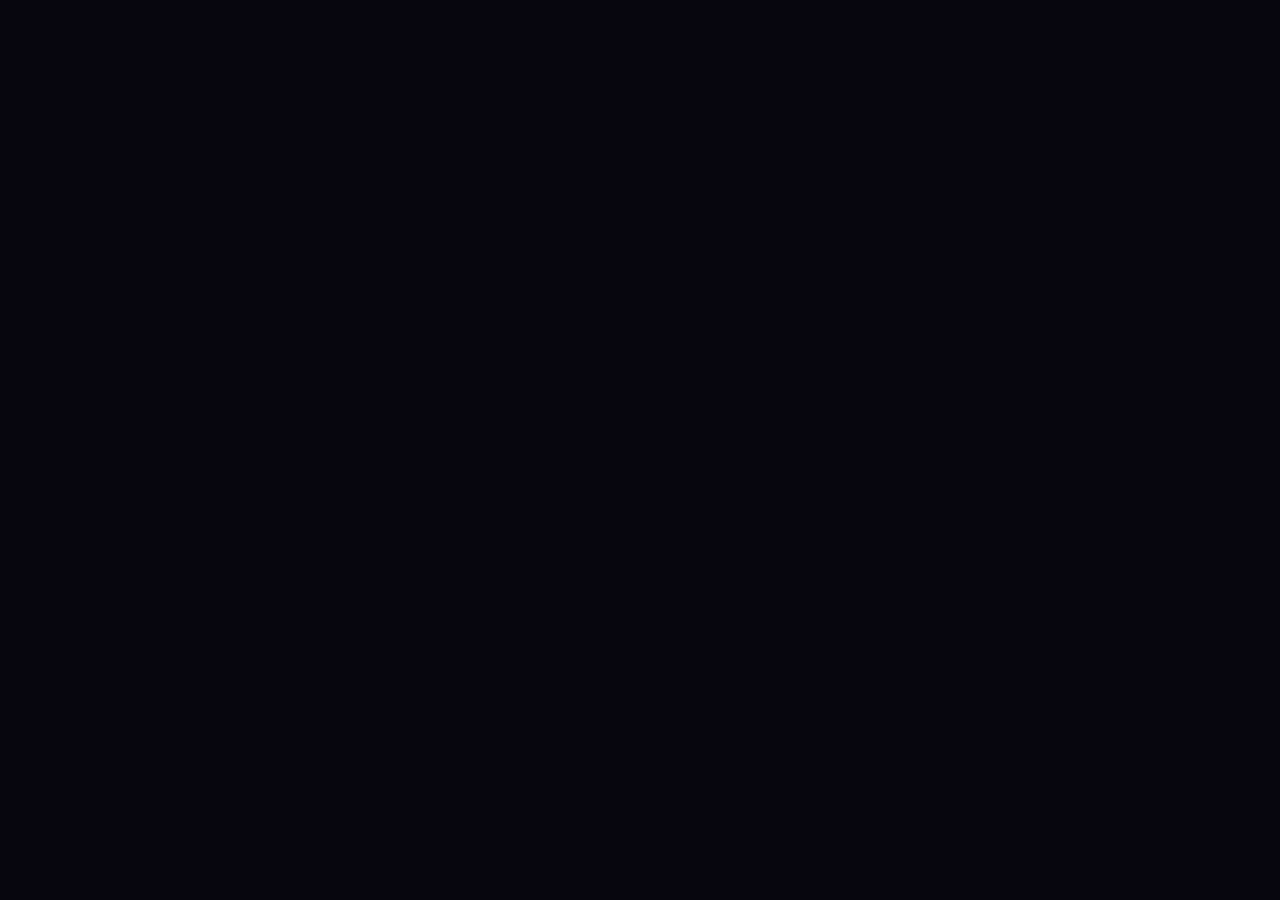
==== commit 97ab125a: "Restore original Arcadia style while updating QA profile and project links" ====
--- a/index.html
+++ b/index.html
@@ -1,36 +1,29 @@
 <!doctype html>
-<html lang="es-AR">
+<html lang="en">
 <head>
-  <meta charset="utf-8">
-  <meta name="viewport" content="width=device-width, initial-scale=1">
-  <meta name="theme-color" content="#101026">
-  <meta name="description" content="Portfolio de Iván Bastos: testing funcional, automatización con Playwright, diagnóstico de equipos embebidos y desarrollo de aplicaciones web.">
-  <title>Iván Bastos | QA y automatización</title>
-  <link rel="stylesheet" href="./styles.css">
+  <meta charset="utf-8"/>
+  <meta name="viewport" content="width=device-width,initial-scale=1"/>
+  <title>Ivan Bastos — 16-bit Portfolio</title>
+  <link rel="stylesheet" href="styles.css"/>
+
+  <script src="https://unpkg.com/react@18.3.1/umd/react.development.js" integrity="sha384-hD6/rw4ppMLGNu3tX5cjIb+uRZ7UkRJ6BPkLpg4hAu/6onKUg4lLsHAs9EBPT82L" crossorigin="anonymous"></script>
+  <script src="https://unpkg.com/react-dom@18.3.1/umd/react-dom.development.js" integrity="sha384-u6aeetuaXnQ38mYT8rp6sbXaQe3NL9t+IBXmnYxwkUI2Hw4bsp2Wvmx4yRQF1uAm" crossorigin="anonymous"></script>
+  <script src="https://unpkg.com/@babel/standalone@7.29.0/babel.min.js" integrity="sha384-m08KidiNqLdpJqLq95G/LEi8Qvjl/xUYll3QILypMoQ65QorJ9Lvtp2RXYGBFj1y" crossorigin="anonymous"></script>
+  <script src="https://unpkg.com/framer-motion@11.11.17/dist/framer-motion.js"></script>
 </head>
-<body>
-  <a class="skip" href="#contenido">Saltar al contenido</a>
-  <header><div class="wrap top"><a class="brand" href="#contenido" aria-label="Iván Bastos, inicio"><span class="monogram">IB</span><span>Iván Bastos</span></a>
-    <nav aria-label="Navegación principal"><a href="#experiencia">Experiencia</a><a href="#proyectos">Proyectos</a><a href="#contacto">Contacto</a></nav>
-  </div></header>
-  <main id="contenido">
-    <section class="hero"><div class="wrap hero-grid"><div><p class="kicker"><span></span> PORTFOLIO TÉCNICO</p><h1>Pruebas de software.<br><em>Diagnóstico de equipos.</em></h1>
-    <p class="lead">Soy Iván Bastos, técnico electrónico y analista QA. En Laser Argentina pasé de reparar equipos a probar el software que acompaña su recorrido por el laboratorio.</p><div class="actions"><a class="primary" href="#proyectos">Ver mis proyectos <span aria-hidden="true">↓</span></a><a class="textlink" href="#experiencia">Mi experiencia</a></div></div>
-    <div class="instrument" aria-hidden="true"><div class="inst-head"><b>IB / LAB</b><span>FIG. 01</span></div><svg viewBox="0 0 320 130" role="presentation" preserveAspectRatio="xMidYMid meet"><path class="guide" d="M10 89H47V45H92V89H133V45H180V89H222V45H275V89H310"/><path class="signal" d="M10 93H46Q50 93 51 65T59 42Q65 42 68 47H88Q93 47 95 73T103 88H130Q136 88 137 62T145 41Q151 41 153 47H176Q181 47 183 71T193 88H221Q226 88 228 64T236 42Q242 42 245 47H271Q275 47 278 70T289 90H310"/></svg><div class="legend"><span>Referencia</span><span>Señal</span></div></div>
-    </div></section>
-    <section class="wrap section" id="experiencia"><div class="section-head"><span class="index">01 / Trayectoria</span><h2>Experiencia</h2></div>
-    <div class="experience"><article><p class="date">Agosto 2026 · Actualidad</p><h3>Analista QA/QC/QE</h3><p class="employer">Laser Argentina</p><p>Diseño y ejecuto pruebas funcionales, de integración y regresión. Con Playwright y TypeScript valido circuitos como el de una orden de trabajo: desde el alta hasta el egreso del equipo.</p><p>En equipos embebidos verifico firmware y memoria RAM con Linux y <code>memtester</code>. Cuando aparece un fallo, reviso los registros, el consumo de recursos y las condiciones para reproducirlo.</p></article>
-    <article><p class="date">2019 · Agosto 2026</p><h3>Servicio Técnico</h3><p class="employer">Laser Argentina</p><p>Diagnostiqué y reparé equipos electrónicos. Registré intervenciones y seguí el historial por número de serie para distinguir una falla nueva de una que volvía al taller.</p></article></div></section>
-    <section class="projects-band" id="proyectos"><div class="wrap section"><div class="section-head"><span class="index">02 / Trabajo seleccionado</span><h2>Proyectos</h2></div>
-    <div class="project-list">
-      <article class="project"><div class="stamp tone1" aria-hidden="true"><span>01</span><i>↳</i></div><div><p class="tag">Operaciones de laboratorio · Google Apps Script</p><h3>Registro de Intervenciones</h3><p>Aplicación web para seguir una reparación sin perder el historial del equipo. Reúne diagnóstico, tiempos, repuestos y cambios de placa bajo el mismo número de serie.</p><details><summary>Qué se puede hacer</summary><p>Consultar intervenciones anteriores, registrar el firmware y seguir el stock y la provisión de repuestos. Con los datos ya cargados se generan informes de reparación, sin volver a transcribir el trabajo técnico.</p></details></div></article>
-      <article class="project"><div class="stamp tone2" aria-hidden="true"><span>02</span><i>▥</i></div><div><p class="tag">Análisis de posventa · Aplicación web</p><h3>Estadísticos 3.0</h3><p>Tableros que permiten comparar períodos y pasar de un indicador de posventa a su detalle. Así se puede investigar qué registros explican una diferencia, en vez de quedarse con el total.</p></div></article>
-      <article class="project"><div class="stamp tone3" aria-hidden="true"><span>03</span><i>▷</i></div><div><p class="tag">Producción audiovisual · IA y automatización</p><h3>Un invento a la vez</h3><p>Flujo de producción para YouTube que empieza antes de subir el video: elegir un tema, investigarlo y convertirlo en un guion que se pueda explicar con imágenes.</p><details><summary>Del guion al video</summary><p>Con el tema aprobado, preparo la narración, ajusto la voz y edito imágenes o incorporo tomas reales. En la revisión final comparo lo que se dice con lo que aparece en pantalla y corrijo cortes de audio antes de programar la publicación.</p></details></div></article>
-      <article class="project"><div class="stamp tone4" aria-hidden="true"><span>04</span><i>⌂</i></div><div><p class="tag">Desarrollo web · React y Vite</p><h3>Web inmobiliaria</h3><p>Catálogo de propiedades con filtros por operación, zona, tipo de inmueble, ambientes y presupuesto. El diseño le da espacio a las fotos y ofrece alternativas cuando una búsqueda queda vacía.</p><a class="demo-link" href="./demos/inmobiliaria/">Ver demo inmobiliaria con datos de ejemplo <span aria-hidden="true">↗</span></a></div></article>
-      <article class="project"><div class="stamp tone5" aria-hidden="true"><span>05</span><i>◩</i></div><div><p class="tag">Desarrollo web · Sitio de servicios</p><h3>Taller El Alemán</h3><p>Web para un taller de chapa y pintura. Un comparador permite deslizar entre el antes y el después de una reparación; la galería se amplía para ver la terminación en detalle.</p><a class="demo-link" href="./demos/taller/">Ver demo del taller con datos de ejemplo <span aria-hidden="true">↗</span></a></div></article>
-    </div></div></section>
-    <section class="wrap section"><div class="section-head"><span class="index">03 / Herramientas</span><h2>Cómo trabajo</h2></div>
-    <div class="tools"><article><h3>Pruebas con evidencia</h3><p>Contrasto especificaciones y tickets con ayuda de IA para encontrar escenarios que falten. Valido el comportamiento en el entorno de prueba, registro el resultado en TestLink y documento los defectos en Redmine.</p></article><article><h3>Desarrollo y automatización</h3><p>Trabajo con Git, bases de datos SQL y Google Apps Script. Para proyectos web uso React y Next.js; para automatizar tareas, n8n.</p></article></div></section>
-    <section id="contacto" class="contact"><div class="wrap contact-inner"><div><span class="index">04 / Contacto</span><h2>Hablemos de QA.</h2><p>Iván Bastos · Buenos Aires, Argentina</p></div><a class="primary" href="https://www.linkedin.com/in/ivan-bastos-574186216/">Contactarme por LinkedIn <span aria-hidden="true">↗</span></a></div></section>
-  </main><footer><div class="wrap">IB <span>/</span> QA · Electrónica · Desarrollo web</div></footer>
-</body></html>
+<body data-palette="genesis">
+  <div id="root"></div>
+
+  <script type="text/babel" data-presets="react" src="components/i18n.jsx?v=3.7"></script>
+  <script type="text/babel" data-presets="react" src="components/Cursor.jsx?v=3.6"></script>
+  <script type="text/babel" data-presets="react" src="components/Shared.jsx?v=3.6"></script>
+  <script type="text/babel" data-presets="react" src="components/Hero.jsx?v=3.6"></script>
+  <script type="text/babel" data-presets="react" src="components/Stats.jsx?v=3.6"></script>
+  <script type="text/babel" data-presets="react" src="components/Cartridges.jsx?v=3.7"></script>
+  <script type="text/babel" data-presets="react" src="components/MiniGame.jsx?v=3.6"></script>
+  <script type="text/babel" data-presets="react" src="components/HighScore.jsx?v=3.6"></script>
+  <script type="text/babel" data-presets="react" src="components/Achievements.jsx?v=3.6"></script>
+  <script type="text/babel" data-presets="react" src="components/Sidekick.jsx?v=3.6"></script>
+  <script type="text/babel" data-presets="react" src="components/App.jsx?v=3.6"></script>
+</body>
+</html>
--- a/styles.css
+++ b/styles.css
@@ -1,5 +1,419 @@
-:root{color-scheme:dark;--ink:#f3effb;--dim:#c6c3d6;--aqua:#63f0df;--purple:#b9a9fc;--rule:#3c3a53;--back:#12121c;--panel:#1b1a29;--mono:ui-monospace,"SFMono-Regular",Consolas,monospace;font-family:Inter,system-ui,-apple-system,BlinkMacSystemFont,"Segoe UI",sans-serif;color:var(--ink);background:var(--back)}
-*{box-sizing:border-box}html{scroll-padding-top:1.5rem}body{margin:0}.wrap{width:min(1100px,calc(100% - 3rem));margin:auto}h1,h2,h3,p{margin:0}h1,h2,h3{text-wrap:balance}a{color:inherit;text-decoration:none}a:hover,summary:hover{color:var(--aqua)}a:focus-visible,summary:focus-visible{outline:3px solid #ffe059;outline-offset:5px}.skip{position:fixed;left:1rem;top:-20rem;padding:.75rem 1rem;background:#fff;color:#101022;z-index:5}.skip:focus{top:1rem}.top,.brand,nav,.actions,.inst-head,.legend,.contact-inner{display:flex;align-items:center}.top{min-height:78px;justify-content:space-between;gap:1rem}.brand{gap:12px;font-weight:750;letter-spacing:-.025em}.monogram{display:grid;place-items:center;width:36px;height:36px;border:1px solid var(--aqua);box-shadow:3px 3px 0 #736a9b;color:var(--aqua);font:700 16px var(--mono)}nav{gap:clamp(1rem,3vw,2.5rem);font-size:.9rem;font-weight:600}.hero{background:radial-gradient(ellipse at 78% 35%,#282441,transparent 55%),#171625;border-block:1px solid var(--rule)}.hero-grid{padding-block:clamp(64px,8vw,120px);display:grid;grid-template-columns:minmax(0,1.6fr) minmax(170px,.75fr);align-items:center;gap:6%}.kicker,.index,.date,.tag,.inst-head,.legend{font-family:var(--mono);font-size:.77rem;line-height:1.6;letter-spacing:.055em}.kicker{color:var(--aqua);display:flex;align-items:center;gap:.7rem;font-weight:700}.kicker span{width:19px;height:6px;background:var(--aqua);box-shadow:5px -5px 0 #8562cb}.hero h1{font-size:clamp(2.8rem,5vw,4.9rem);line-height:1.02;letter-spacing:-.061em;margin:1.55rem 0 1.35rem}.hero h1 em{color:var(--aqua);font-style:normal}.lead{font-size:clamp(1rem,1.6vw,1.2rem);max-width:60ch;color:var(--dim);line-height:1.6}.actions{gap:1.6rem;flex-wrap:wrap;margin-top:1.95rem}.primary{display:inline-flex;gap:1rem;align-items:center;background:var(--aqua);color:#122420;font-weight:750;padding:.75rem 1.1rem;border:1px solid var(--aqua);box-shadow:3px 3px 0 #8573af;min-height:44px}.primary:hover{background:#a4fff2;color:#101b17}.textlink,summary{font-weight:650;text-decoration:underline;text-underline-offset:4px}.instrument{border:1px solid #68637e;background:#161522;padding:15px 17px 12px;box-shadow:6px 6px 0 0 #302b48}.inst-head{justify-content:space-between;color:#c0b7d2}.inst-head b{color:var(--aqua)}.instrument svg{width:100%;display:block;margin:.8rem 0;background-color:#1b1b2a;background-image:linear-gradient(to right,#343046 1px,transparent 1px),linear-gradient(to bottom,#343046 1px,transparent 1px);background-size:10% 25%}.instrument path{fill:none;stroke-width:3;stroke-linecap:round}.guide{stroke:#bcabf6;stroke-dasharray:3 5}.signal{stroke:var(--aqua)}.legend{gap:1rem;font-size:.65rem;color:var(--dim)}.legend span:before{content:"";border-top:2px solid var(--aqua);display:inline-block;width:14px;margin:0 5px 3px 0}.legend span:first-child:before{border-top:2px dashed var(--purple)}.section{padding-block:clamp(52px,7vw,96px)}.section-head{margin-bottom:2rem}.index{color:var(--purple);font-weight:650}.section h2,.contact h2{font-size:clamp(2.15rem,4vw,3.4rem);line-height:1.1;letter-spacing:-.05em;margin-top:.45rem}.experience,.tools{display:grid;grid-template-columns:1.25fr 1fr;gap:clamp(24px,7vw,80px)}.experience article,.tools article{border-top:1px solid var(--rule);padding-top:1.4rem}.date,.tag{color:var(--aqua);font-size:.78rem;letter-spacing:.025em}.experience h3,.project h3,.tools h3{font-size:clamp(1.25rem,2.2vw,1.7rem);line-height:1.2;letter-spacing:-.03em;margin:.55rem 0}.experience p:not(.date),.tools p,.project p:not(.tag),.contact p{color:var(--dim);line-height:1.62;font-size:1rem;max-width:73ch}.experience .employer{font-weight:700}.experience p+p,.tools h3+p{margin-top:.8rem}code{font-size:.94em}.projects-band{background:#1a1926;border-block:1px solid var(--rule)}.project{display:grid;grid-template-columns:68px 1fr;gap:clamp(16px,3vw,44px);padding:1.65rem 0;border-top:1px solid var(--rule)}.project:last-child{border-bottom:1px solid var(--rule)}.stamp{align-self:start;display:flex;flex-direction:column;justify-content:space-between;align-items:flex-start;width:65px;height:70px;padding:7px;border:1px solid currentColor;position:relative;font:700 .72rem var(--mono)}.stamp i{font:normal 1.9rem/1 var(--mono);align-self:flex-end}.tone1,.tone4{color:#79e4d1;background:#182c2c}.tone2,.tone5{color:#c6b4ff;background:#2a273c}.tone3{color:#f3c2a4;background:#372a26}.project details{margin-top:.75rem}.project summary,.demo-link{color:var(--aqua);font-size:.9rem;cursor:pointer;width:fit-content;min-height:32px;padding-top:.25rem}.demo-link{display:inline-block;margin-top:.5rem;text-decoration:underline;text-underline-offset:4px}.project details p{margin:.3rem 0 .5rem}.contact{background:#242138;border-top:1px solid var(--rule)}.contact-inner{padding-block:clamp(45px,5.5vw,80px);justify-content:space-between;gap:1.5rem}.contact p{margin-top:.8rem}footer{padding:1.4rem 0;color:#b9b3ca;font:.8rem var(--mono)}footer span{color:var(--aqua)}
-@media(max-width:730px){.wrap{width:calc(100% - 2.4rem)}.hero-grid{grid-template-columns:1fr}.instrument{display:none}.experience,.tools{grid-template-columns:1fr}.section-head{margin-bottom:1.35rem}.contact-inner{align-items:flex-start;flex-direction:column}.top{min-height:68px}nav{gap:.95rem;font-size:.84rem}.brand{gap:8px}.project{grid-template-columns:45px 1fr}.stamp{width:43px;height:50px}.stamp i{font-size:1.35rem}}
-@media(max-width:440px){.top{align-items:flex-start;flex-direction:column;gap:.8rem;padding-block:1rem}.top nav{gap:1.4rem}.hero-grid{padding-block:46px}.hero h1{font-size:clamp(2.3rem,11vw,2.9rem)}.project .tag{font-size:.7rem}.project{column-gap:12px}}
-@media print{*{color:#111!important;background:white!important;box-shadow:none!important}.instrument,.actions,nav,header,footer,.skip,.stamp,.contact .primary{display:none}.hero-grid,.experience,.tools,.project{display:block}.wrap{width:100%}.hero-grid,.section,.contact-inner{padding-block:1rem}.project,.experience article{break-inside:avoid}.experience article+article{margin-top:1rem}}
+/* ============================================================
+   16-BIT PORTFOLIO — GENESIS-ERA DESIGN SYSTEM
+   ============================================================ */
+
+@import url('https://fonts.googleapis.com/css2?family=Press+Start+2P&family=VT323&family=JetBrains+Mono:wght@400;700&display=swap');
+
+:root {
+  /* GENESIS PALETTE — high contrast, blues/magentas */
+  --bg-void:        #07060f;
+  --bg-deep:        #0d0a1f;
+  --bg-panel:       #151233;
+  --bg-panel-hi:    #221d4a;
+
+  --ink-white:      #f2f0ff;
+  --ink-dim:        #a9a4d8;
+  --ink-ghost:      #5a5590;
+
+  --neon-magenta:   #ff2fb6;
+  --neon-cyan:      #1cf2ff;
+  --neon-blue:      #3a6bff;
+  --neon-violet:    #8a2dff;
+  --neon-yellow:    #ffe74c;
+  --neon-green:     #26e07f;
+  --neon-orange:    #ff9500;
+  --neon-red:       #ff3860;
+
+  --accent-1: var(--neon-magenta);
+  --accent-2: var(--neon-cyan);
+  --accent-3: var(--neon-yellow);
+
+  /* Scanline + CRT */
+  --scan-opacity: 0.18;
+  --grid-opacity: 0.09;
+}
+
+/* ---------- Palette swaps ---------- */
+body[data-palette="snes"] {
+  --bg-void:        #1a0f2e;
+  --bg-deep:        #2a1b4a;
+  --bg-panel:       #3d2a6b;
+  --bg-panel-hi:    #5438a3;
+  --ink-white:      #fff6e0;
+  --ink-dim:        #d5c4ff;
+  --ink-ghost:      #8a7abf;
+  --neon-magenta:   #ff9ecb;
+  --neon-cyan:      #8bd8ff;
+  --neon-blue:      #6a5fff;
+  --neon-violet:    #b97cff;
+  --neon-yellow:    #ffd36e;
+  --accent-1: #ffd36e;
+  --accent-2: #8bd8ff;
+  --accent-3: #ff9ecb;
+}
+body[data-palette="neogeo"] {
+  --bg-void:        #000000;
+  --bg-deep:        #050508;
+  --bg-panel:       #0a0a14;
+  --bg-panel-hi:    #15152e;
+  --ink-white:      #ffffff;
+  --ink-dim:        #9a9aaf;
+  --neon-magenta:   #ff00c8;
+  --neon-cyan:      #00fff7;
+  --neon-yellow:    #ffee00;
+  --neon-green:     #00ff6a;
+  --accent-1: #00fff7;
+  --accent-2: #ff00c8;
+  --accent-3: #ffee00;
+}
+body[data-palette="jrpg"] {
+  --bg-void:        #050818;
+  --bg-deep:        #0a1030;
+  --bg-panel:       #101a50;
+  --bg-panel-hi:    #1a2a7a;
+  --ink-white:      #fff4d6;
+  --ink-dim:        #c9b77a;
+  --ink-ghost:      #6b5a2e;
+  --neon-magenta:   #e84a6b;
+  --neon-cyan:      #6ec7d8;
+  --neon-yellow:    #f2c94c;
+  --neon-blue:      #5a7fff;
+  --accent-1: #f2c94c;
+  --accent-2: #fff4d6;
+  --accent-3: #6ec7d8;
+}
+
+* { box-sizing: border-box; }
+
+html, body {
+  margin: 0;
+  padding: 0;
+  background: var(--bg-void);
+  color: var(--ink-white);
+  font-family: 'VT323', 'Courier New', monospace;
+  font-size: 18px;
+  overflow-x: hidden;
+  cursor: none;
+  -webkit-font-smoothing: antialiased;
+}
+
+/* Pixel font ONLY when we explicitly mark it */
+.font-pixel {
+  font-family: 'Press Start 2P', monospace;
+  letter-spacing: 0.02em;
+  -webkit-font-smoothing: antialiased;
+  text-rendering: geometricPrecision;
+}
+.font-mono { font-family: 'JetBrains Mono', monospace; }
+.font-term { font-family: 'VT323', monospace; font-size: 1.1em; }
+
+/* ---------- Background: grid + stars ---------- */
+.bg-grid {
+  position: fixed; inset: 0; z-index: 0; pointer-events: none;
+  background-image:
+    linear-gradient(var(--neon-blue) 1px, transparent 1px),
+    linear-gradient(90deg, var(--neon-blue) 1px, transparent 1px);
+  background-size: 48px 48px;
+  opacity: var(--grid-opacity);
+  mask-image: radial-gradient(ellipse at center, black 20%, transparent 85%);
+}
+.bg-stars {
+  position: fixed; inset: 0; z-index: 0; pointer-events: none;
+  background:
+    radial-gradient(1px 1px at 20% 30%, var(--ink-white) 50%, transparent 100%),
+    radial-gradient(1px 1px at 70% 80%, var(--neon-cyan) 50%, transparent 100%),
+    radial-gradient(1px 1px at 40% 60%, var(--ink-white) 50%, transparent 100%),
+    radial-gradient(1px 1px at 85% 20%, var(--neon-magenta) 50%, transparent 100%),
+    radial-gradient(1px 1px at 10% 85%, var(--ink-white) 50%, transparent 100%),
+    radial-gradient(1px 1px at 55% 15%, var(--neon-yellow) 50%, transparent 100%),
+    radial-gradient(1px 1px at 90% 50%, var(--ink-white) 50%, transparent 100%),
+    radial-gradient(1px 1px at 30% 75%, var(--neon-cyan) 50%, transparent 100%);
+  background-size: 600px 600px;
+  opacity: 0.6;
+  animation: star-drift 180s linear infinite;
+}
+@keyframes star-drift {
+  from { background-position: 0 0, 0 0, 0 0, 0 0, 0 0, 0 0, 0 0, 0 0; }
+  to   { background-position: 600px 600px, -600px 600px, 600px -600px, -600px -600px, 600px 600px, -600px 600px, 600px -600px, -600px -600px; }
+}
+
+/* ---------- CRT scanlines (dynamic) ---------- */
+.crt-scanlines {
+  position: fixed; inset: 0; z-index: 9000; pointer-events: none;
+  background: repeating-linear-gradient(
+    to bottom,
+    rgba(0,0,0,0) 0px,
+    rgba(0,0,0,0) 2px,
+    rgba(0,0,0,var(--scan-opacity)) 3px,
+    rgba(0,0,0,var(--scan-opacity)) 4px
+  );
+  mix-blend-mode: multiply;
+}
+.crt-roll {
+  position: fixed; inset: 0; z-index: 9001; pointer-events: none;
+  background: linear-gradient(
+    to bottom,
+    transparent 0%,
+    transparent 45%,
+    rgba(255,255,255,0.03) 50%,
+    transparent 55%,
+    transparent 100%
+  );
+  animation: crt-roll 8s linear infinite;
+}
+@keyframes crt-roll {
+  0%   { transform: translateY(-100vh); }
+  100% { transform: translateY(100vh); }
+}
+.crt-vignette {
+  position: fixed; inset: 0; z-index: 9002; pointer-events: none;
+  background: radial-gradient(ellipse at center, transparent 55%, rgba(0,0,0,0.55) 100%);
+}
+
+/* ---------- Pixel borders ---------- */
+.pixel-border {
+  position: relative;
+  border: 2px solid var(--ink-white);
+  box-shadow:
+    0 0 0 2px var(--bg-void),
+    0 0 0 4px var(--ink-white),
+    4px 4px 0 4px var(--bg-void),
+    6px 6px 0 4px var(--ink-white);
+}
+.pixel-border-accent {
+  border: 2px solid var(--accent-1);
+  box-shadow:
+    0 0 0 2px var(--bg-void),
+    0 0 0 4px var(--accent-1),
+    inset 0 0 24px rgba(255, 47, 182, 0.25);
+}
+.pixel-border-cyan {
+  border: 2px solid var(--neon-cyan);
+  box-shadow:
+    0 0 0 2px var(--bg-void),
+    0 0 0 4px var(--neon-cyan),
+    inset 0 0 24px rgba(28, 242, 255, 0.2);
+}
+
+/* Chunky chip buttons */
+.pixel-btn {
+  font-family: 'Press Start 2P', monospace;
+  font-size: 11px;
+  padding: 14px 22px;
+  background: var(--bg-panel);
+  color: var(--ink-white);
+  border: none;
+  box-shadow:
+    inset 0 0 0 2px var(--ink-white),
+    4px 4px 0 0 var(--ink-white);
+  cursor: none;
+  transition: transform 80ms steps(2), box-shadow 80ms steps(2);
+  letter-spacing: 0.08em;
+}
+.pixel-btn:hover {
+  background: var(--accent-1);
+  color: var(--bg-void);
+  transform: translate(2px, 2px);
+  box-shadow:
+    inset 0 0 0 2px var(--bg-void),
+    2px 2px 0 0 var(--ink-white);
+}
+.pixel-btn:active {
+  transform: translate(4px, 4px);
+  box-shadow: inset 0 0 0 2px var(--bg-void);
+}
+
+/* Text effects */
+.text-glow-magenta { text-shadow: 0 0 8px var(--neon-magenta), 0 0 16px rgba(255,47,182,0.5); }
+.text-glow-cyan    { text-shadow: 0 0 8px var(--neon-cyan), 0 0 16px rgba(28,242,255,0.5); }
+.text-glow-yellow  { text-shadow: 0 0 8px var(--neon-yellow), 0 0 16px rgba(255,231,76,0.4); }
+
+/* Chromatic aberration title */
+.chroma {
+  position: relative;
+  display: inline-block;
+  color: var(--ink-white);
+}
+.chroma::before, .chroma::after {
+  content: attr(data-text);
+  position: absolute; inset: 0;
+  mix-blend-mode: screen;
+  pointer-events: none;
+}
+.chroma::before { color: var(--neon-magenta); transform: translate(-2px, 0); }
+.chroma::after  { color: var(--neon-cyan);    transform: translate(2px, 0); }
+
+/* Blink */
+.blink { animation: blink 1s steps(2) infinite; }
+@keyframes blink { 0%, 49% { opacity: 1; } 50%, 100% { opacity: 0; } }
+
+/* Marquee */
+.marquee {
+  display: inline-block;
+  white-space: nowrap;
+  animation: marquee 30s linear infinite;
+}
+@keyframes marquee {
+  from { transform: translateX(0%); }
+  to   { transform: translateX(-50%); }
+}
+
+/* Section spacing */
+section { position: relative; z-index: 1; padding: 100px 6vw; }
+
+/* Hide native cursor everywhere */
+*, *:hover, *:focus, *:active,
+button, a, input, textarea, select { cursor: none !important; }
+
+/* Links */
+a { color: var(--accent-2); text-decoration: none; }
+a:hover { color: var(--accent-1); text-shadow: 0 0 6px currentColor; }
+
+/* Scrollbar */
+::-webkit-scrollbar { width: 12px; }
+::-webkit-scrollbar-track { background: var(--bg-void); }
+::-webkit-scrollbar-thumb {
+  background: var(--neon-magenta);
+  border: 2px solid var(--bg-void);
+  box-shadow: inset 0 0 0 1px var(--ink-white);
+}
+
+/* Utility */
+.sr-only { position: absolute; width: 1px; height: 1px; overflow: hidden; clip: rect(0,0,0,0); }
+
+/* Pixel-perfect image rendering */
+img, svg.pixelated { image-rendering: pixelated; image-rendering: crisp-edges; }
+
+/* Glitch utility */
+.glitch-block {
+  position: relative;
+  animation: glitch-x 3.2s infinite steps(1);
+}
+@keyframes glitch-x {
+  0%, 92%, 100% { transform: translate(0); filter: none; }
+  93% { transform: translate(-3px, 1px); filter: hue-rotate(15deg); }
+  94% { transform: translate(3px, -1px); filter: hue-rotate(-20deg); }
+  95% { transform: translate(-1px, 2px); }
+  96% { transform: translate(2px, 0); filter: hue-rotate(40deg); }
+}
+
+/* === GRIDS RESPONSIVOS === */
+.grid-char      { display: grid; grid-template-columns: minmax(260px, 360px) 1fr; gap: 40px; align-items: start; }
+.grid-inv-items { grid-template-columns: repeat(4, 1fr); }
+.grid-stats  { display: grid; grid-template-columns: 1fr 1fr; gap: 40px; }
+.grid-inv    { display: grid; grid-template-columns: 1fr 1fr; gap: 32px; }
+.grid-skills { display: grid; grid-template-columns: repeat(auto-fit, minmax(360px, 1fr)); gap: 18px; }
+
+.fire-btn-mobile { display: flex; }
+@media (min-width: 769px) {
+  .fire-btn-mobile { display: none !important; }
+}
+
+@media (max-width: 768px) {
+  section { padding: 80px 5vw 60px; }
+
+  .grid-char   { grid-template-columns: 1fr; }
+  .grid-stats  { grid-template-columns: 1fr; }
+  .grid-inv    { grid-template-columns: 1fr; }
+  .grid-skills { grid-template-columns: 1fr; }
+
+  .hero-orb { display: none; }
+
+  .grid-inv-items { grid-template-columns: repeat(2, 1fr) !important; }
+
+  .cart-modal-inner {
+    max-height: 85vh;
+    overflow-y: auto;
+    padding: 18px !important;
+  }
+
+  .cart-modal-close {
+    font-size: 10px !important;
+    padding: 10px 16px !important;
+    background: var(--neon-magenta) !important;
+    color: var(--bg-void) !important;
+    box-shadow: inset 0 0 0 2px var(--bg-void), 3px 3px 0 0 var(--ink-white) !important;
+  }
+
+  .cart-modal-close-bottom {
+    display: block !important;
+  }
+
+  .hide-mobile { display: none !important; }
+  
+  /* Compact HUD for mobile */
+  [translate="no"] button { 
+    padding: 4px 6px !important; 
+    font-size: 7px !important; 
+  }
+  .hud-now-label { display: none; }
+
+  .fire-btn-mobile:active {
+    transform: scale(0.9);
+    background: rgba(255, 56, 96, 0.4) !important;
+    box-shadow: 0 0 25px rgba(255, 56, 96, 0.6) !important;
+  }
+
+  *, *:hover, *:focus, *:active,
+  button, a, input, textarea, select { cursor: auto !important; }
+}
+
+.cart-modal-close-bottom { display: none; }
+
+/* Dialog box (JRPG style window) */
+.dialog-box {
+  background: linear-gradient(180deg, var(--bg-panel) 0%, var(--bg-deep) 100%);
+  border: 3px solid var(--ink-white);
+  padding: 24px 28px;
+  position: relative;
+  box-shadow:
+    inset 0 0 0 2px var(--bg-void),
+    inset 0 0 0 4px var(--accent-2),
+    4px 4px 0 0 rgba(0,0,0,0.6);
+}
+.dialog-box::before {
+  content: '';
+  position: absolute; top: -3px; left: 12px; right: 12px; height: 3px;
+  background: var(--accent-1);
+}
+
+/* --- RPG Inventory Additions --- */
+.epic-pulse {
+  animation: epic-glow 2.5s ease-in-out infinite;
+  background: linear-gradient(135deg, var(--bg-panel) 0%, #301a4d 100%) !important;
+}
+
+@keyframes epic-glow {
+  0%, 100% { box-shadow: 0 0 10px var(--neon-magenta), inset 0 0 5px var(--neon-magenta); }
+  50% { box-shadow: 0 0 25px var(--neon-magenta), inset 0 0 15px var(--neon-magenta); }
+}
+
+.legendary-pulse {
+  animation: legendary-glow 2s ease-in-out infinite;
+  background: linear-gradient(135deg, var(--bg-panel) 0%, #4d2b1a 100%) !important;
+}
+
+@keyframes legendary-glow {
+  0%, 100% { box-shadow: 0 0 10px var(--neon-orange), inset 0 0 5px var(--neon-orange); }
+  50% { box-shadow: 0 0 30px var(--neon-orange), inset 0 0 20px var(--neon-orange); }
+}
+
+.unique-pulse {
+  animation: unique-glow 2.2s ease-in-out infinite;
+  background: linear-gradient(135deg, var(--bg-panel) 0%, #4d4d1a 100%) !important;
+}
+
+@keyframes unique-glow {
+  0%, 100% { box-shadow: 0 0 8px var(--neon-yellow), inset 0 0 4px var(--neon-yellow); }
+  50% { box-shadow: 0 0 22px var(--neon-yellow), inset 0 0 12px var(--neon-yellow); }
+}
+
+.grid-inv-items button:hover {
+  transform: translateY(-4px) scale(1.05);
+  background: var(--bg-panel-hi);
+  z-index: 2;
+}
+
+.grid-inv-items button:active {
+  transform: translateY(0) scale(0.95);
+}
